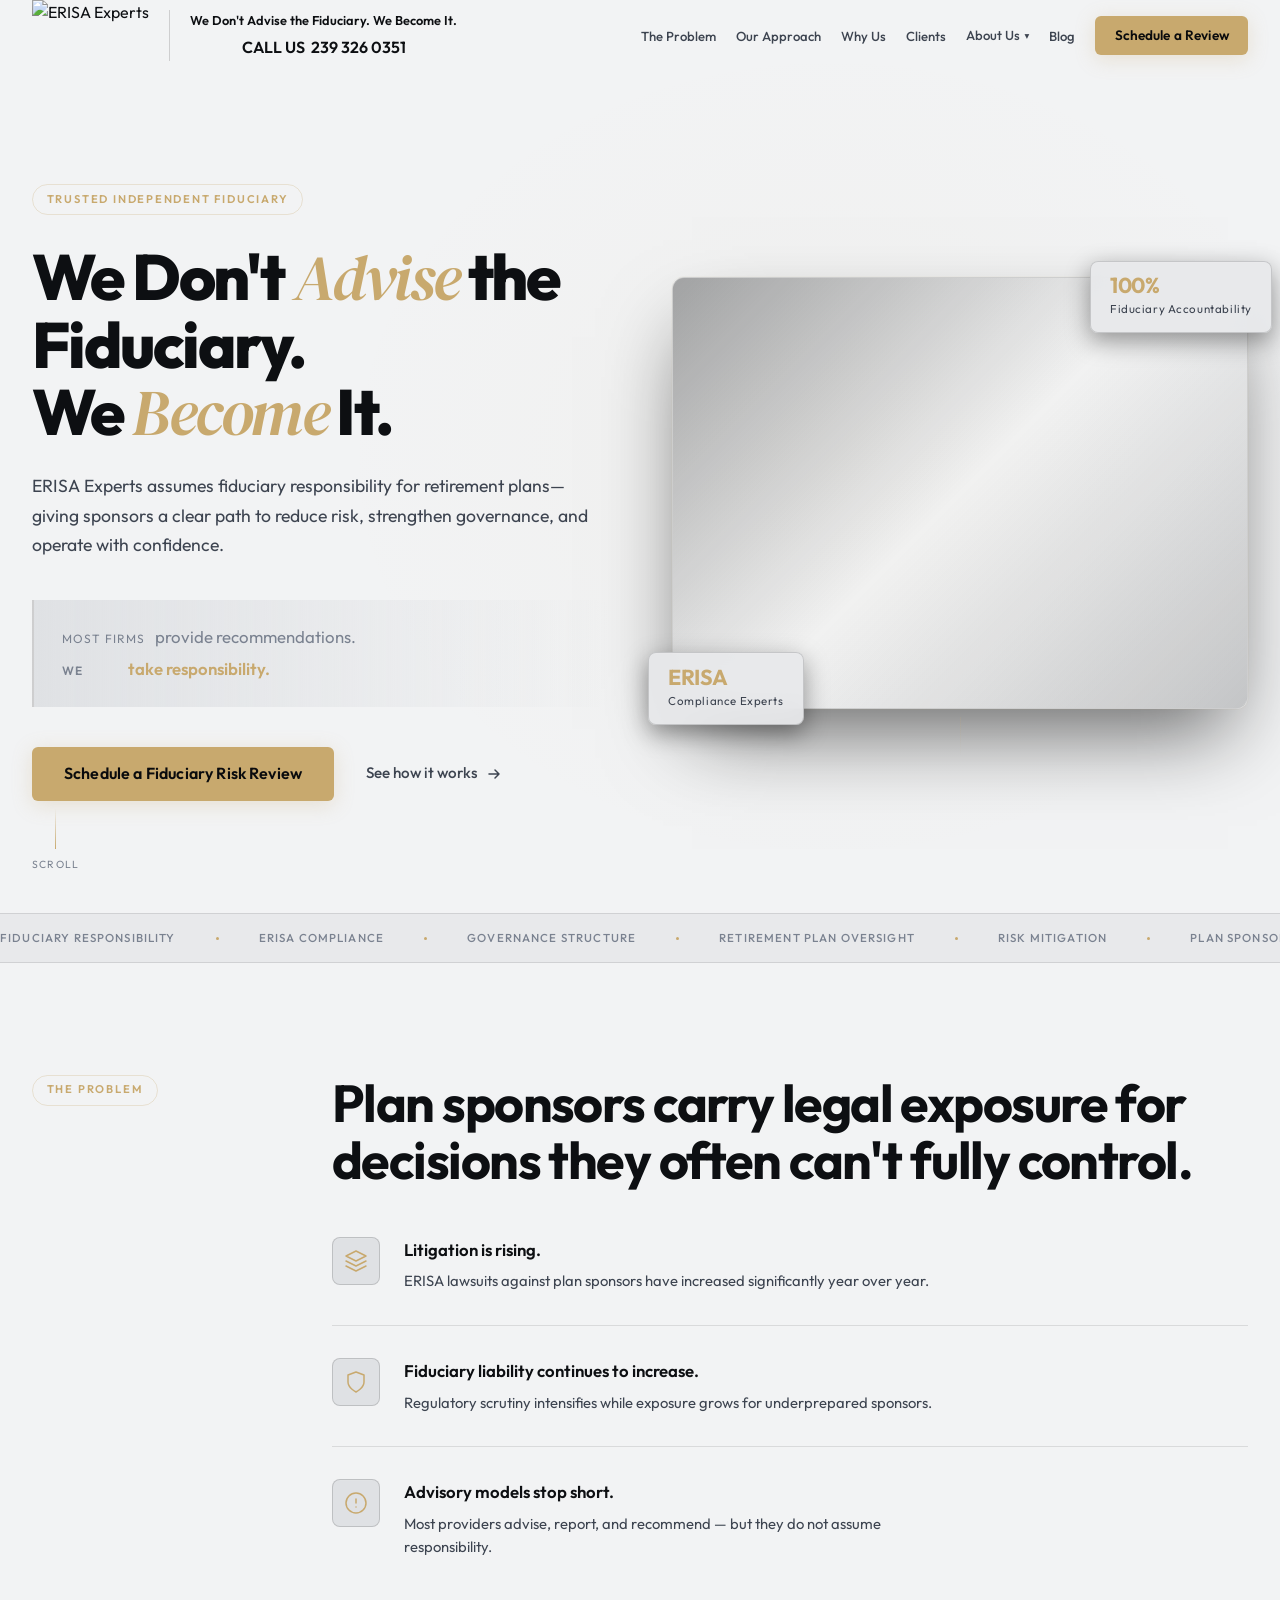
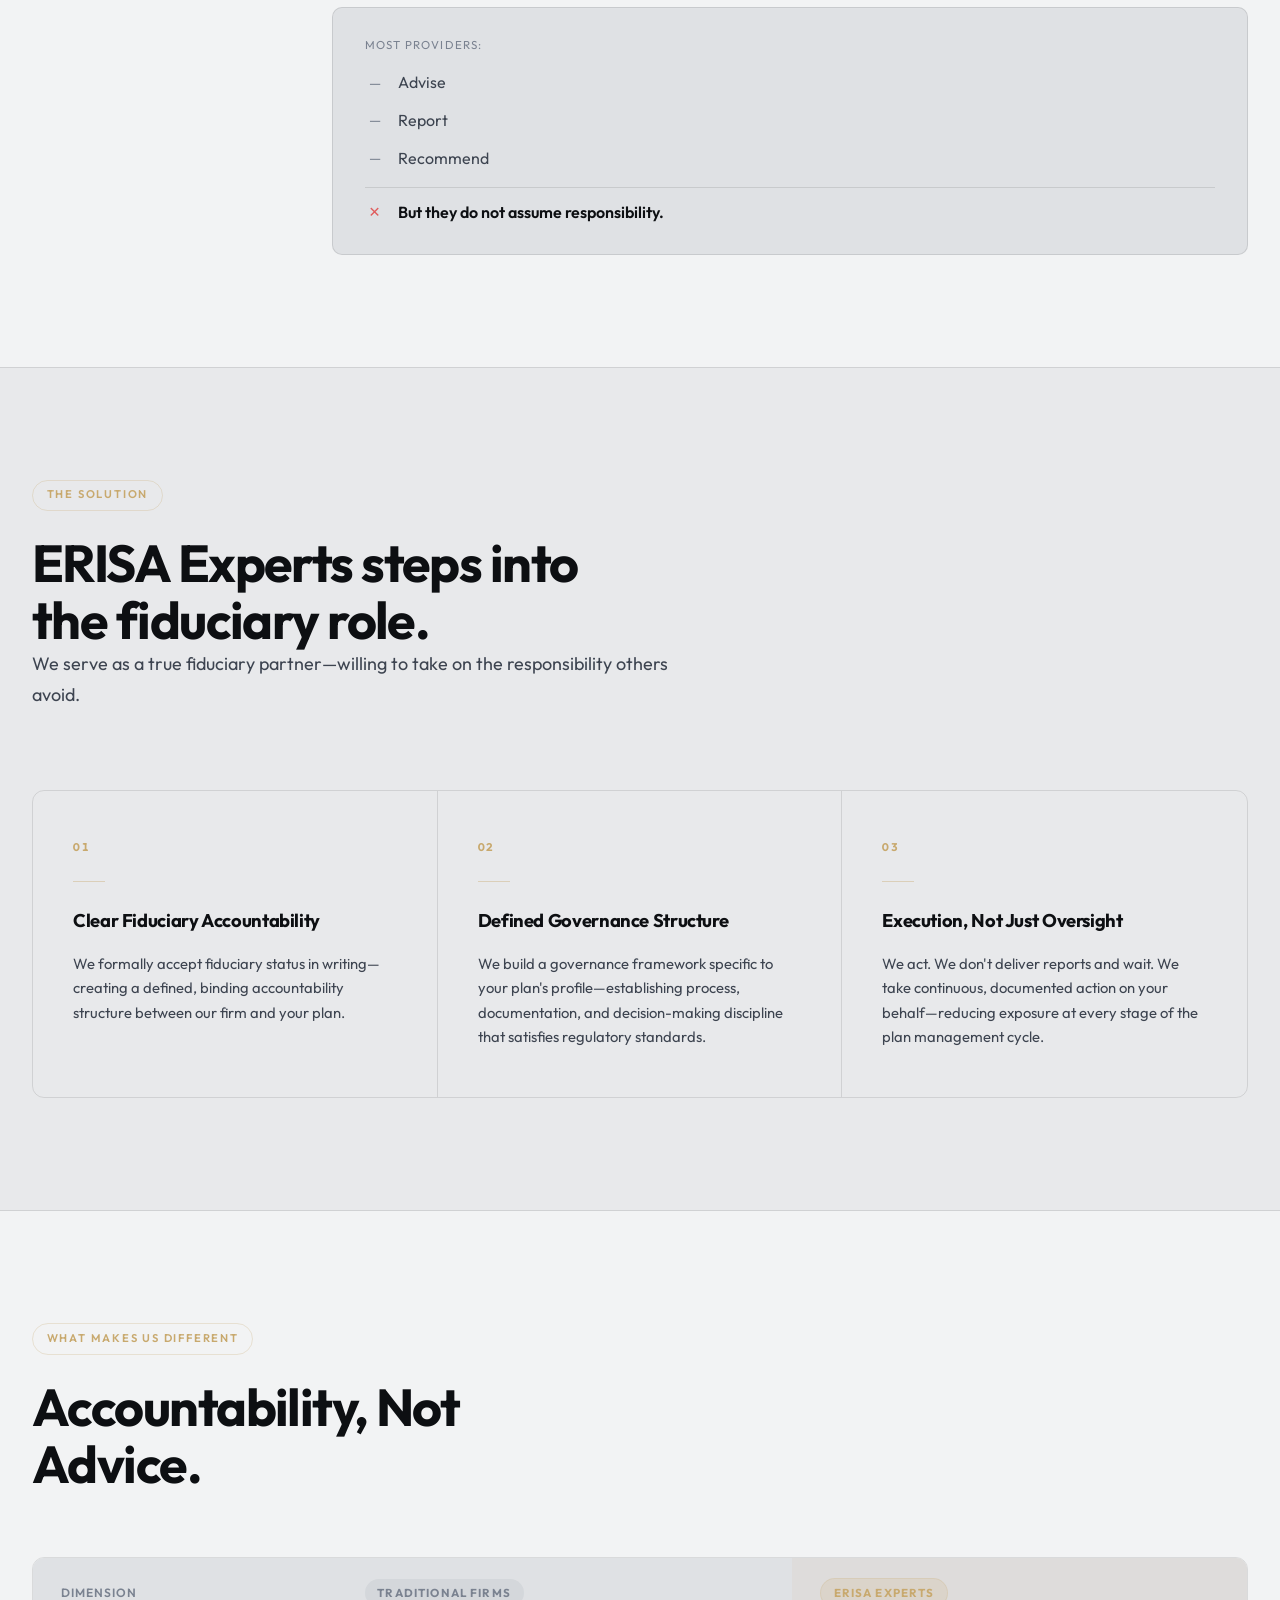
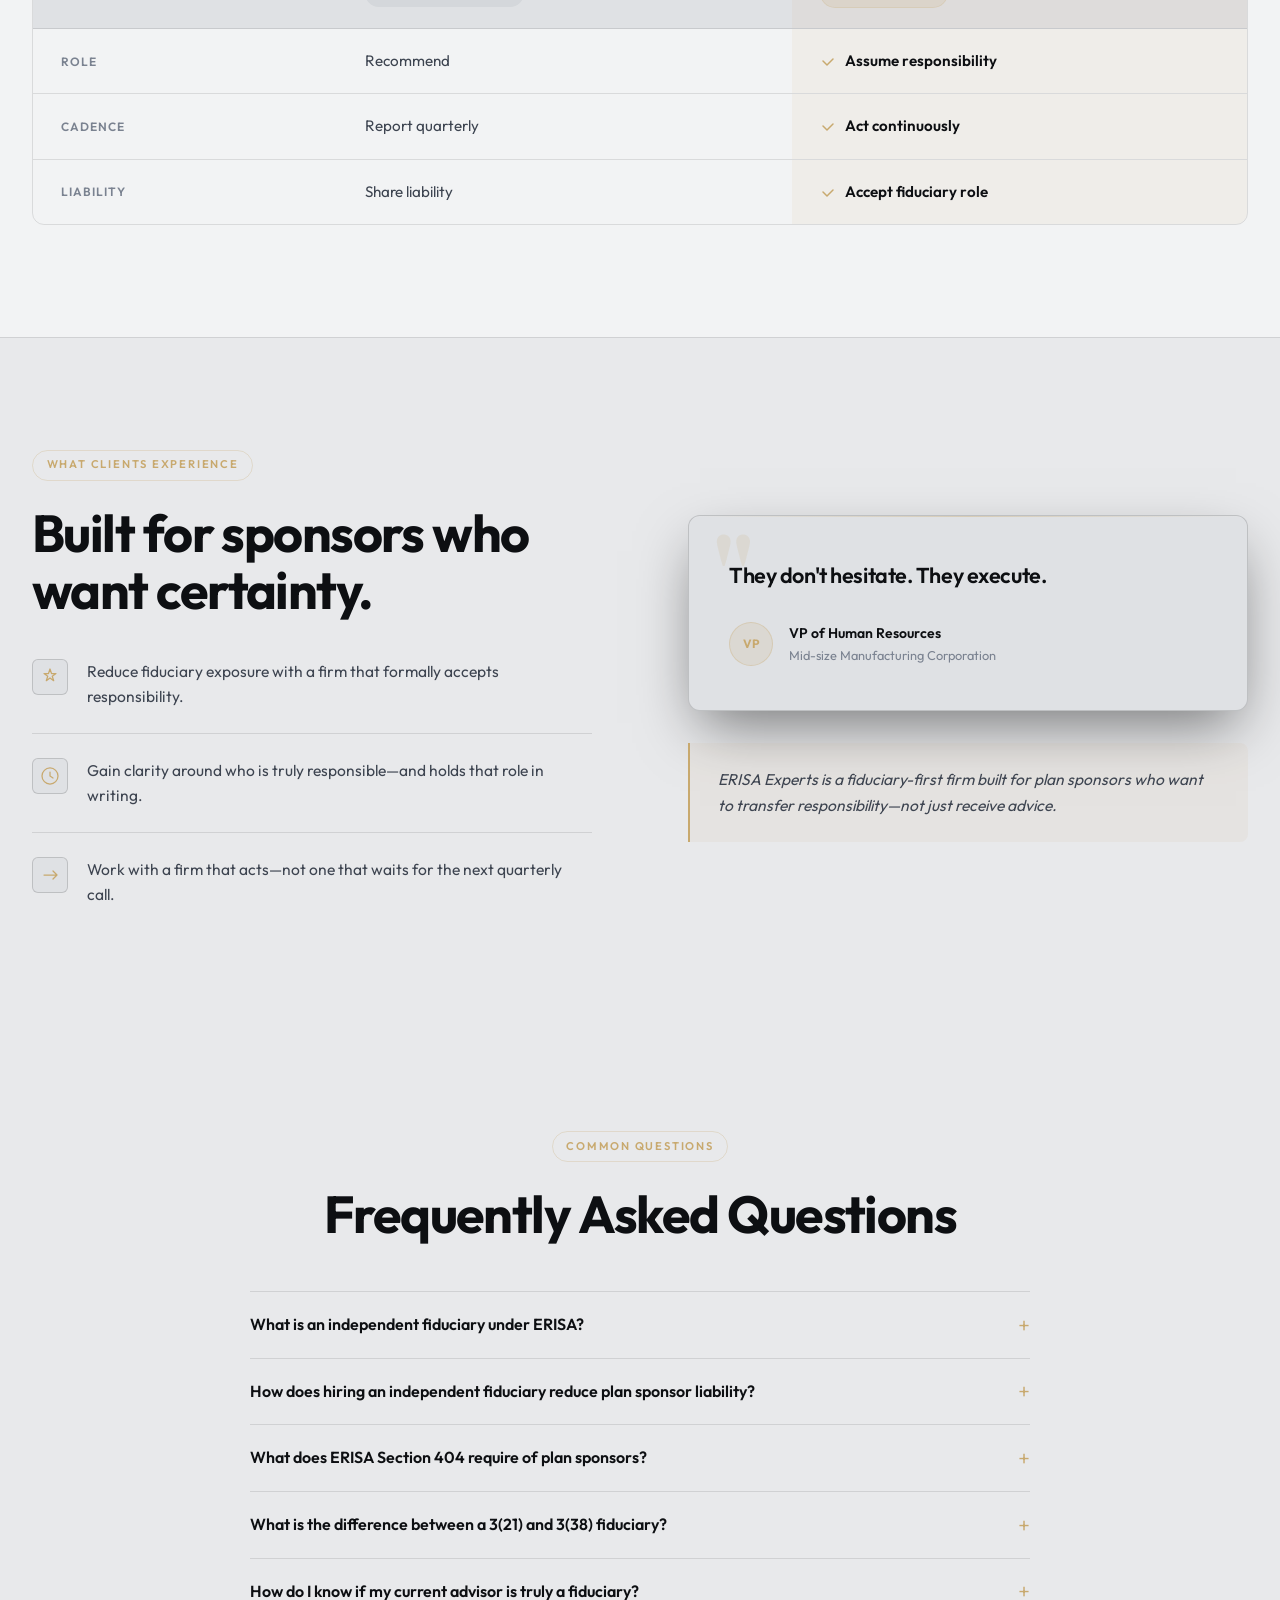
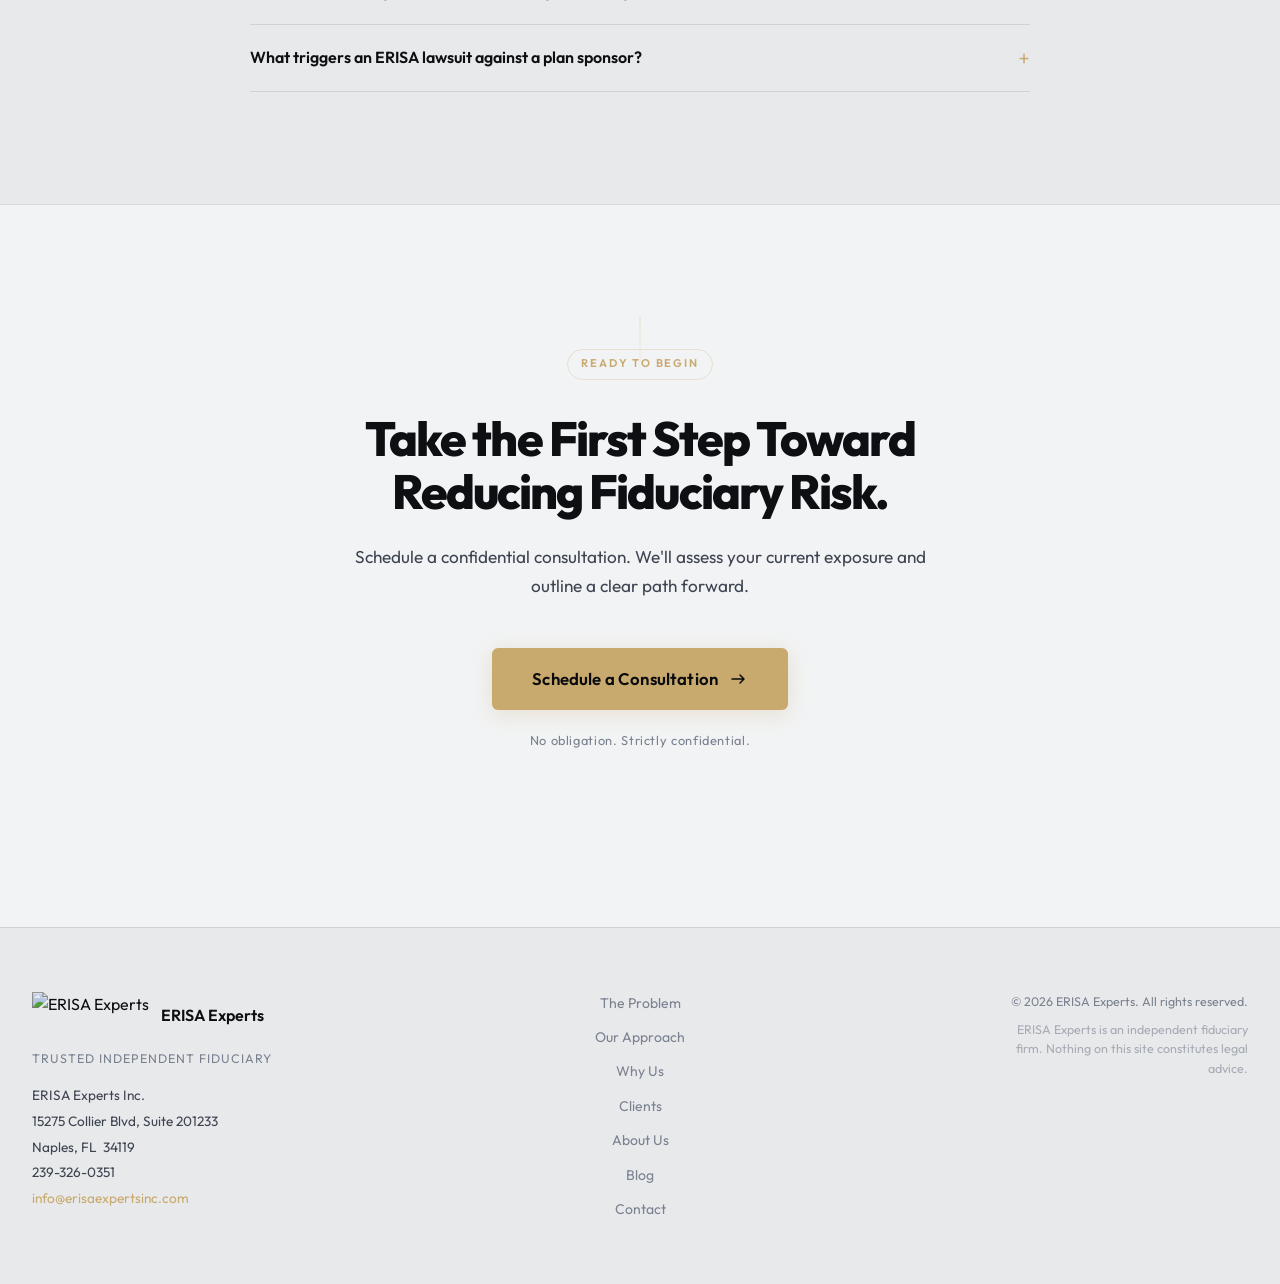
==== index.html @ a73c4509 "Initial commit — ERISA Experts website" ====
<!DOCTYPE html>
<html lang="en">
<head>
  <meta charset="UTF-8" />
  <meta name="viewport" content="width=device-width, initial-scale=1.0" />
  <title>ERISA Experts — Trusted Independent Fiduciary</title>
  <meta name="description" content="ERISA Experts assumes full fiduciary responsibility for retirement plans—giving plan sponsors a clear path to reduce liability, strengthen governance, and operate with confidence." />
  <link rel="canonical" href="https://www.erisaexpertsinc.com/" />
  <!-- Open Graph -->
  <meta property="og:type" content="website" />
  <meta property="og:url" content="https://www.erisaexpertsinc.com/" />
  <meta property="og:title" content="ERISA Experts — Trusted Independent Fiduciary" />
  <meta property="og:description" content="We don't advise the fiduciary. We become it. ERISA Experts formally accepts fiduciary responsibility for retirement plans in writing." />
  <meta property="og:image" content="https://www.erisaexpertsinc.com/ee-logo.png" />
  <meta property="og:site_name" content="ERISA Experts Inc." />
  <!-- Twitter Card -->
  <meta name="twitter:card" content="summary_large_image" />
  <meta name="twitter:title" content="ERISA Experts — Trusted Independent Fiduciary" />
  <meta name="twitter:description" content="We don't advise the fiduciary. We become it." />
  <meta name="twitter:image" content="https://www.erisaexpertsinc.com/ee-logo.png" />
  <!-- Schema.org JSON-LD -->
  <script type="application/ld+json">
  {
    "@context": "https://schema.org",
    "@graph": [
      {
        "@type": "WebSite",
        "@id": "https://www.erisaexpertsinc.com/#website",
        "url": "https://www.erisaexpertsinc.com/",
        "name": "ERISA Experts Inc.",
        "description": "Independent fiduciary firm formally accepting ERISA fiduciary responsibility for retirement plans."
      },
      {
        "@type": ["Organization", "LegalService"],
        "@id": "https://www.erisaexpertsinc.com/#organization",
        "name": "ERISA Experts Inc.",
        "url": "https://www.erisaexpertsinc.com",
        "logo": "https://www.erisaexpertsinc.com/ee-logo.png",
        "description": "ERISA Experts Inc. is an independent fiduciary firm that formally accepts fiduciary responsibility for employer-sponsored retirement plans under ERISA.",
        "telephone": "239-326-0351",
        "email": "info@erisaexpertsinc.com",
        "address": {
          "@type": "PostalAddress",
          "streetAddress": "15275 Collier Blvd, Suite 201233",
          "addressLocality": "Naples",
          "addressRegion": "FL",
          "postalCode": "34119",
          "addressCountry": "US"
        },
        "founder": {
          "@type": "Person",
          "name": "Jewell Lim Esposito",
          "jobTitle": "Founder & Managing Member",
          "sameAs": "https://www.linkedin.com/in/jewelllimesposito/"
        },
        "sameAs": [
          "https://www.linkedin.com/in/jewelllimesposito/"
        ],
        "areaServed": "US",
        "knowsAbout": ["ERISA", "Fiduciary Responsibility", "Retirement Plan Compliance", "Employee Benefits Law", "Independent Fiduciary"]
      },
      {
        "@type": "FAQPage",
        "@id": "https://www.erisaexpertsinc.com/#faq",
        "mainEntity": [
          {
            "@type": "Question",
            "name": "What is an independent fiduciary under ERISA?",
            "acceptedAnswer": {
              "@type": "Answer",
              "text": "An independent fiduciary is a firm or individual that formally accepts fiduciary status in writing under ERISA §3(21) or §3(38), assuming legal responsibility for retirement plan decisions — not merely providing advice. Unlike a typical advisor, an independent fiduciary is legally accountable for the decisions made on your plan."
            }
          },
          {
            "@type": "Question",
            "name": "How does hiring an independent fiduciary reduce plan sponsor liability?",
            "acceptedAnswer": {
              "@type": "Answer",
              "text": "When ERISA Experts serves as named fiduciary, the plan sponsor formally transfers the legal duty of prudence for covered decisions. This creates a documented accountability structure that satisfies DOL scrutiny and reduces personal liability exposure for HR leaders, CFOs, and board members."
            }
          },
          {
            "@type": "Question",
            "name": "What does ERISA Section 404 require of plan sponsors?",
            "acceptedAnswer": {
              "@type": "Answer",
              "text": "ERISA Section 404 requires plan fiduciaries to act prudently and solely in the interest of plan participants and beneficiaries. This includes selecting and monitoring investments, ensuring reasonable fees, and following the plan document. Failure to meet these standards can result in personal liability for plan losses."
            }
          },
          {
            "@type": "Question",
            "name": "What is the difference between a 3(21) and 3(38) fiduciary?",
            "acceptedAnswer": {
              "@type": "Answer",
              "text": "A 3(21) fiduciary provides investment advice and shares fiduciary responsibility with the plan sponsor. A 3(38) fiduciary has full discretionary authority to manage plan investments and assumes sole fiduciary liability for those decisions, removing the plan sponsor from investment decision-making liability."
            }
          },
          {
            "@type": "Question",
            "name": "How do I know if my current advisor is truly a fiduciary?",
            "acceptedAnswer": {
              "@type": "Answer",
              "text": "Ask your advisor to provide written confirmation of their fiduciary status under ERISA and whether they formally accept liability for the advice they give. Many advisors operate in a non-fiduciary capacity despite using the word 'fiduciary' in their marketing. A true fiduciary accepts this status in writing as part of their engagement agreement."
            }
          },
          {
            "@type": "Question",
            "name": "What triggers an ERISA lawsuit against a plan sponsor?",
            "acceptedAnswer": {
              "@type": "Answer",
              "text": "Common triggers include excessive plan fees, imprudent investment selection, failure to monitor plan investments, lack of documentation of fiduciary decisions, and conflicts of interest. ERISA class action lawsuits have increased significantly in recent years, targeting both large and mid-size plan sponsors."
            }
          }
        ]
      }
    ]
  }
  </script>
  <link rel="preconnect" href="https://fonts.googleapis.com" />
  <link rel="preconnect" href="https://fonts.gstatic.com" crossorigin />
  <link href="https://fonts.googleapis.com/css2?family=Outfit:wght@300;400;500;600;700;800&family=DM+Serif+Display:ital@0;1&display=swap" rel="stylesheet" />
  <link rel="stylesheet" href="style.css" />
</head>
<body>

  <!-- ═══════════════════════════════════════════
       NAV
  ═══════════════════════════════════════════ -->
  <header class="nav-wrapper" id="site-header">
    <nav class="nav-inner" aria-label="Main navigation">
      <a href="/" class="nav-logo" id="nav-logo-link" aria-label="ERISA Experts home">
        <img src="ee-logo.png" alt="ERISA Experts" class="nav-logo-img" />
      </a>
      <div class="nav-taglines">
        <span class="nav-tagline-main">We Don't Advise the Fiduciary. We Become It.</span>
        <span class="nav-tagline-phone">CALL US &nbsp;239 326 0351</span>
      </div>
      <ul class="nav-links" role="list">
        <li><a href="#problem" class="nav-link" id="nav-problem">The Problem</a></li>
        <li><a href="#solution" class="nav-link" id="nav-solution">Our Approach</a></li>
        <li><a href="#difference" class="nav-link" id="nav-difference">Why Us</a></li>
        <li><a href="#clients" class="nav-link" id="nav-clients">Clients</a></li>
        <li class="nav-item--dropdown">
          <a href="about.html" class="nav-link nav-link--dropdown" id="nav-about">About Us <span class="nav-caret" aria-hidden="true">&#9662;</span></a>
          <ul class="nav-dropdown" role="list">
            <li><a href="about.html#jewell-esposito" class="nav-dropdown-link">Jewell Lim Esposito</a></li>
            <li><a href="about.html#sarah-ivy" class="nav-dropdown-link">Sarah Ivy</a></li>
            <li><a href="about.html#michael-khalil" class="nav-dropdown-link">Michael Khalil</a></li>
          </ul>
        </li>
        <li><a href="blog.html" class="nav-link" id="nav-blog">Blog</a></li>
      </ul>
      <a href="#cta" class="btn-primary btn-sm" id="nav-cta" aria-label="Schedule a fiduciary risk review">Schedule a Review</a>
      <button class="nav-mobile-toggle" id="mobile-menu-toggle" aria-label="Toggle mobile menu" aria-expanded="false">
        <span></span><span></span><span></span>
      </button>
    </nav>
    <div class="nav-mobile-menu" id="mobile-menu" aria-hidden="true">
      <a href="#problem" class="mobile-link">The Problem</a>
      <a href="#solution" class="mobile-link">Our Approach</a>
      <a href="#difference" class="mobile-link">Why Us</a>
      <a href="#clients" class="mobile-link">Clients</a>
      <a href="about.html" class="mobile-link">About Us</a>
      <a href="blog.html" class="mobile-link">Blog</a>
      <a href="#cta" class="btn-primary mobile-cta">Schedule a Review</a>
    </div>
  </header>

  <main>

    <!-- ═══════════════════════════════════════════
         HERO — Split-screen asymmetric (taste-skill Rule 3)
    ═══════════════════════════════════════════ -->
    <section class="hero" id="hero" aria-labelledby="hero-headline">
      <div class="hero-content">
        <div class="hero-text">
          <div class="hero-badge" aria-label="Firm descriptor">Trusted Independent Fiduciary</div>
          <h1 class="hero-headline" id="hero-headline">
            We Don't <em class="headline-accent">Advise</em> the Fiduciary.<br />
            We <em class="headline-accent">Become</em> It.
          </h1>
          <p class="hero-sub">
            ERISA Experts assumes fiduciary responsibility for retirement plans—giving sponsors a clear path to reduce risk, strengthen governance, and operate with confidence.
          </p>
          <div class="hero-value-prop">
            <div class="value-line">
              <span class="value-label">Most firms</span>
              <span class="value-text">provide recommendations.</span>
            </div>
            <div class="value-line value-line--accent">
              <span class="value-label">We</span>
              <span class="value-text">take responsibility.</span>
            </div>
          </div>
          <div class="hero-actions">
            <a href="#cta" class="btn-primary btn-lg" id="hero-cta-primary">Schedule a Fiduciary Risk Review</a>
            <a href="#solution" class="btn-ghost" id="hero-cta-secondary">
              <span>See how it works</span>
              <svg width="16" height="16" viewBox="0 0 16 16" fill="none" aria-hidden="true">
                <path d="M3 8h10M9 4l4 4-4 4" stroke="currentColor" stroke-width="1.5" stroke-linecap="round" stroke-linejoin="round"/>
              </svg>
            </a>
          </div>
        </div>
        <div class="hero-visual" aria-hidden="true">
          <div class="hero-img-frame">
            <video class="hero-img" autoplay muted loop playsinline>
              <source src="revised-image.mp4" type="video/mp4" />
            </video>
            <div class="hero-img-overlay"></div>
          </div>
          <div class="hero-stat hero-stat--1">
            <span class="stat-num">ERISA</span>
            <span class="stat-label">Compliance Experts</span>
          </div>
          <div class="hero-stat hero-stat--2">
            <span class="stat-num">100%</span>
            <span class="stat-label">Fiduciary Accountability</span>
          </div>
          <div class="hero-anchor-line" aria-hidden="true"></div>
        </div>
      </div>
      <div class="hero-scroll-cue" aria-hidden="true">
        <div class="scroll-line"></div>
        <span>Scroll</span>
      </div>
    </section>

    <!-- ═══════════════════════════════════════════
         MARQUEE — kinetic proof strip
    ═══════════════════════════════════════════ -->
    <div class="marquee-strip" aria-hidden="true">
      <div class="marquee-track">
        <span>Fiduciary Responsibility</span>
        <span class="marquee-dot"></span>
        <span>ERISA Compliance</span>
        <span class="marquee-dot"></span>
        <span>Governance Structure</span>
        <span class="marquee-dot"></span>
        <span>Retirement Plan Oversight</span>
        <span class="marquee-dot"></span>
        <span>Risk Mitigation</span>
        <span class="marquee-dot"></span>
        <span>Plan Sponsor Protection</span>
        <span class="marquee-dot"></span>
        <span>Fiduciary Responsibility</span>
        <span class="marquee-dot"></span>
        <span>ERISA Compliance</span>
        <span class="marquee-dot"></span>
        <span>Governance Structure</span>
        <span class="marquee-dot"></span>
        <span>Retirement Plan Oversight</span>
        <span class="marquee-dot"></span>
        <span>Risk Mitigation</span>
        <span class="marquee-dot"></span>
        <span>Plan Sponsor Protection</span>
        <span class="marquee-dot"></span>
      </div>
    </div>

    <!-- FULL-WIDTH BANNER IMAGE -->
    <div class="banner-img-wrap">
      <img src="boat.png" alt="" class="banner-img" />
    </div>

    <!-- ═══════════════════════════════════════════
         THE PROBLEM
    ═══════════════════════════════════════════ -->
    <section class="section section--problem" id="problem" aria-labelledby="problem-heading">
      <div class="container">
        <div class="section-split">
          <div class="section-label-col">
            <div class="section-tag" id="problem-tag">The Problem</div>
          </div>
          <div class="section-body-col">
            <h2 class="section-heading" id="problem-heading">
              Plan sponsors carry legal exposure for decisions they often can't fully control.
            </h2>
            <div class="problem-stats-row">
              <div class="problem-stat" id="stat-litigation">
                <div class="pstat-icon">
                  <svg width="24" height="24" viewBox="0 0 24 24" fill="none" aria-hidden="true">
                    <path d="M12 2L2 7l10 5 10-5-10-5zM2 17l10 5 10-5M2 12l10 5 10-5" stroke="currentColor" stroke-width="1.5" stroke-linecap="round" stroke-linejoin="round"/>
                  </svg>
                </div>
                <div class="pstat-text">
                  <strong>Litigation is rising.</strong>
                  <p>ERISA lawsuits against plan sponsors have increased significantly year over year.</p>
                </div>
              </div>
              <div class="problem-stat" id="stat-liability">
                <div class="pstat-icon">
                  <svg width="24" height="24" viewBox="0 0 24 24" fill="none" aria-hidden="true">
                    <path d="M12 22s8-4 8-10V5l-8-3-8 3v7c0 6 8 10 8 10z" stroke="currentColor" stroke-width="1.5" stroke-linecap="round" stroke-linejoin="round"/>
                  </svg>
                </div>
                <div class="pstat-text">
                  <strong>Fiduciary liability continues to increase.</strong>
                  <p>Regulatory scrutiny intensifies while exposure grows for underprepared sponsors.</p>
                </div>
              </div>
              <div class="problem-stat" id="stat-gap">
                <div class="pstat-icon">
                  <svg width="24" height="24" viewBox="0 0 24 24" fill="none" aria-hidden="true">
                    <circle cx="12" cy="12" r="10" stroke="currentColor" stroke-width="1.5"/>
                    <path d="M12 8v4M12 16h.01" stroke="currentColor" stroke-width="1.5" stroke-linecap="round"/>
                  </svg>
                </div>
                <div class="pstat-text">
                  <strong>Advisory models stop short.</strong>
                  <p>Most providers advise, report, and recommend — but they do not assume responsibility.</p>
                </div>
              </div>
            </div>
            <div class="problem-contrast" id="problem-contrast-block">
              <p class="contrast-label">Most providers:</p>
              <div class="contrast-list">
                <div class="contrast-item contrast-item--no" id="contrast-advise">
                  <span class="contrast-x" aria-hidden="true">—</span>
                  <span>Advise</span>
                </div>
                <div class="contrast-item contrast-item--no" id="contrast-report">
                  <span class="contrast-x" aria-hidden="true">—</span>
                  <span>Report</span>
                </div>
                <div class="contrast-item contrast-item--no" id="contrast-recommend">
                  <span class="contrast-x" aria-hidden="true">—</span>
                  <span>Recommend</span>
                </div>
                <div class="contrast-item contrast-item--critical" id="contrast-responsibility">
                  <span class="contrast-x" aria-hidden="true">✕</span>
                  <span>But they do not assume responsibility.</span>
                </div>
              </div>
            </div>
          </div>
        </div>
      </div>
    </section>

    <!-- ═══════════════════════════════════════════
         THE SOLUTION
    ═══════════════════════════════════════════ -->
    <section class="section section--solution" id="solution" aria-labelledby="solution-heading">
      <div class="container">
        <div class="solution-header">
          <div class="section-tag">The Solution</div>
          <h2 class="section-heading" id="solution-heading">
            ERISA Experts steps into<br />the fiduciary role.
          </h2>
          <p class="section-sub">
            We serve as a true fiduciary partner—willing to take on the responsibility others avoid.
          </p>
        </div>
        <div class="solution-pillars">
          <div class="pillar" id="pillar-accountability">
            <div class="pillar-number" aria-hidden="true">01</div>
            <div class="pillar-line" aria-hidden="true"></div>
            <h3 class="pillar-title">Clear Fiduciary Accountability</h3>
            <p class="pillar-body">We formally accept fiduciary status in writing—creating a defined, binding accountability structure between our firm and your plan.</p>
          </div>
          <div class="pillar" id="pillar-governance">
            <div class="pillar-number" aria-hidden="true">02</div>
            <div class="pillar-line" aria-hidden="true"></div>
            <h3 class="pillar-title">Defined Governance Structure</h3>
            <p class="pillar-body">We build a governance framework specific to your plan's profile—establishing process, documentation, and decision-making discipline that satisfies regulatory standards.</p>
          </div>
          <div class="pillar" id="pillar-execution">
            <div class="pillar-number" aria-hidden="true">03</div>
            <div class="pillar-line" aria-hidden="true"></div>
            <h3 class="pillar-title">Execution, Not Just Oversight</h3>
            <p class="pillar-body">We act. We don't deliver reports and wait. We take continuous, documented action on your behalf—reducing exposure at every stage of the plan management cycle.</p>
          </div>
        </div>
      </div>
    </section>

    <!-- ═══════════════════════════════════════════
         WHAT MAKES US DIFFERENT — comparison table
    ═══════════════════════════════════════════ -->
    <section class="section section--difference" id="difference" aria-labelledby="difference-heading">
      <div class="container">
        <div class="diff-header">
          <div class="section-tag">What Makes Us Different</div>
          <h2 class="section-heading" id="difference-heading">Accountability, Not Advice.</h2>
        </div>
        <div class="diff-table-wrap">
          <div class="diff-table" role="table" aria-label="Comparison between traditional firms and ERISA Experts">
            <div class="diff-row diff-row--head" role="row">
              <div class="diff-cell diff-cell--label" role="columnheader">Dimension</div>
              <div class="diff-cell diff-cell--traditional" role="columnheader">
                <span class="col-badge col-badge--gray">Traditional Firms</span>
              </div>
              <div class="diff-cell diff-cell--erisa" role="columnheader">
                <span class="col-badge col-badge--gold">ERISA Experts</span>
              </div>
            </div>
            <div class="diff-row" role="row" id="diff-row-1">
              <div class="diff-cell diff-cell--label" role="cell">Role</div>
              <div class="diff-cell diff-cell--traditional" role="cell">Recommend</div>
              <div class="diff-cell diff-cell--erisa" role="cell">
                <svg class="check-icon" width="16" height="16" viewBox="0 0 16 16" fill="none" aria-hidden="true"><path d="M3 8l4 4 6-6" stroke="currentColor" stroke-width="1.5" stroke-linecap="round" stroke-linejoin="round"/></svg>
                Assume responsibility
              </div>
            </div>
            <div class="diff-row" role="row" id="diff-row-2">
              <div class="diff-cell diff-cell--label" role="cell">Cadence</div>
              <div class="diff-cell diff-cell--traditional" role="cell">Report quarterly</div>
              <div class="diff-cell diff-cell--erisa" role="cell">
                <svg class="check-icon" width="16" height="16" viewBox="0 0 16 16" fill="none" aria-hidden="true"><path d="M3 8l4 4 6-6" stroke="currentColor" stroke-width="1.5" stroke-linecap="round" stroke-linejoin="round"/></svg>
                Act continuously
              </div>
            </div>
            <div class="diff-row" role="row" id="diff-row-3">
              <div class="diff-cell diff-cell--label" role="cell">Liability</div>
              <div class="diff-cell diff-cell--traditional" role="cell">Share liability</div>
              <div class="diff-cell diff-cell--erisa" role="cell">
                <svg class="check-icon" width="16" height="16" viewBox="0 0 16 16" fill="none" aria-hidden="true"><path d="M3 8l4 4 6-6" stroke="currentColor" stroke-width="1.5" stroke-linecap="round" stroke-linejoin="round"/></svg>
                Accept fiduciary role
              </div>
            </div>
          </div>
        </div>
      </div>
    </section>

    <!-- ═══════════════════════════════════════════
         WHAT CLIENTS EXPERIENCE
    ═══════════════════════════════════════════ -->
    <section class="section section--clients" id="clients" aria-labelledby="clients-heading">
      <div class="container">
        <div class="clients-layout">
          <div class="clients-left">
            <div class="section-tag">What Clients Experience</div>
            <h2 class="section-heading" id="clients-heading">
              Built for sponsors who<br />want certainty.
            </h2>
            <ul class="clients-reasons" role="list">
              <li class="clients-reason" id="reason-exposure">
                <div class="reason-icon" aria-hidden="true">
                  <svg width="20" height="20" viewBox="0 0 20 20" fill="none">
                    <path d="M10 2l1.5 4.5H16l-3.75 2.75 1.45 4.45L10 11l-3.7 2.7 1.45-4.45L4 6.5h4.5L10 2z" stroke="currentColor" stroke-width="1.25" stroke-linejoin="round"/>
                  </svg>
                </div>
                <span>Reduce fiduciary exposure with a firm that formally accepts responsibility.</span>
              </li>
              <li class="clients-reason" id="reason-clarity">
                <div class="reason-icon" aria-hidden="true">
                  <svg width="20" height="20" viewBox="0 0 20 20" fill="none">
                    <circle cx="10" cy="10" r="8" stroke="currentColor" stroke-width="1.25"/>
                    <path d="M10 6v4l3 2" stroke="currentColor" stroke-width="1.25" stroke-linecap="round"/>
                  </svg>
                </div>
                <span>Gain clarity around who is truly responsible—and holds that role in writing.</span>
              </li>
              <li class="clients-reason" id="reason-action">
                <div class="reason-icon" aria-hidden="true">
                  <svg width="20" height="20" viewBox="0 0 20 20" fill="none">
                    <path d="M4 10h12M13 6l4 4-4 4" stroke="currentColor" stroke-width="1.25" stroke-linecap="round" stroke-linejoin="round"/>
                  </svg>
                </div>
                <span>Work with a firm that acts—not one that waits for the next quarterly call.</span>
              </li>
            </ul>
          </div>
          <div class="clients-right">
            <blockquote class="testimonial-card" id="testimonial-block">
              <div class="testimonial-quote-mark" aria-hidden="true">"</div>
              <p class="testimonial-text">They don't hesitate. They execute.</p>
              <footer class="testimonial-source">
                <div class="testimonial-avatar" aria-hidden="true">VP</div>
                <div>
                  <strong>VP of Human Resources</strong>
                  <span>Mid-size Manufacturing Corporation</span>
                </div>
              </footer>
            </blockquote>
            <div class="clients-position-stmt">
              <p>
                ERISA Experts is a fiduciary-first firm built for plan sponsors who want to transfer responsibility—not just receive advice.
              </p>
            </div>
          </div>
        </div>
      </div>
    </section>

    <!-- ═══════════════════════════════════════════
         FAQ
    ═══════════════════════════════════════════ -->
    <section class="section section--faq" id="faq" aria-labelledby="faq-heading">
      <div class="container">
        <div class="faq-header">
          <div class="section-tag">Common Questions</div>
          <h2 class="section-heading" id="faq-heading">Frequently Asked Questions</h2>
        </div>
        <div class="faq-list">

          <details class="faq-item">
            <summary class="faq-question">What is an independent fiduciary under ERISA?</summary>
            <div class="faq-answer">
              <p>An independent fiduciary is a firm or individual that formally accepts fiduciary status in writing under ERISA §3(21) or §3(38), assuming legal responsibility for retirement plan decisions — not merely providing advice. Unlike a typical advisor, an independent fiduciary is legally accountable for the decisions made on your plan.</p>
            </div>
          </details>

          <details class="faq-item">
            <summary class="faq-question">How does hiring an independent fiduciary reduce plan sponsor liability?</summary>
            <div class="faq-answer">
              <p>When ERISA Experts serves as named fiduciary, the plan sponsor formally transfers the legal duty of prudence for covered decisions. This creates a documented accountability structure that satisfies DOL scrutiny and reduces personal liability exposure for HR leaders, CFOs, and board members.</p>
            </div>
          </details>

          <details class="faq-item">
            <summary class="faq-question">What does ERISA Section 404 require of plan sponsors?</summary>
            <div class="faq-answer">
              <p>ERISA Section 404 requires plan fiduciaries to act prudently and solely in the interest of plan participants and beneficiaries. This includes selecting and monitoring investments, ensuring reasonable fees, and following the plan document. Failure to meet these standards can result in personal liability for plan losses.</p>
            </div>
          </details>

          <details class="faq-item">
            <summary class="faq-question">What is the difference between a 3(21) and 3(38) fiduciary?</summary>
            <div class="faq-answer">
              <p>A 3(21) fiduciary provides investment advice and shares fiduciary responsibility with the plan sponsor. A 3(38) fiduciary has full discretionary authority to manage plan investments and assumes sole fiduciary liability for those decisions, removing the plan sponsor from investment decision-making liability.</p>
            </div>
          </details>

          <details class="faq-item">
            <summary class="faq-question">How do I know if my current advisor is truly a fiduciary?</summary>
            <div class="faq-answer">
              <p>Ask your advisor to provide written confirmation of their fiduciary status under ERISA and whether they formally accept liability for the advice they give. Many advisors use the word "fiduciary" in their marketing without formally accepting that legal status. A true fiduciary confirms this in writing as part of their engagement agreement.</p>
            </div>
          </details>

          <details class="faq-item">
            <summary class="faq-question">What triggers an ERISA lawsuit against a plan sponsor?</summary>
            <div class="faq-answer">
              <p>Common triggers include excessive plan fees, imprudent investment selection, failure to monitor plan investments, lack of documentation of fiduciary decisions, and conflicts of interest. ERISA class action lawsuits have increased significantly in recent years, targeting both large and mid-size plan sponsors.</p>
            </div>
          </details>

        </div>
      </div>
    </section>

    <!-- ═══════════════════════════════════════════
         CTA
    ═══════════════════════════════════════════ -->
    <section class="section section--cta" id="cta" aria-labelledby="cta-heading">
      <div class="container">
        <div class="cta-block">
          <div class="cta-bg-line" aria-hidden="true"></div>
          <div class="section-tag cta-tag">Ready to Begin</div>
          <h2 class="cta-heading" id="cta-heading">
            Take the First Step Toward<br />
            Reducing Fiduciary Risk.
          </h2>
          <p class="cta-sub">
            Schedule a confidential consultation. We'll assess your current exposure and outline a clear path forward.
          </p>
          <a href="mailto:info@erisaexperts.com?subject=Fiduciary%20Consultation%20Request" class="btn-primary btn-xl" id="cta-main-btn">
            Schedule a Consultation
            <svg width="20" height="20" viewBox="0 0 20 20" fill="none" aria-hidden="true">
              <path d="M4 10h12M12 6l4 4-4 4" stroke="currentColor" stroke-width="1.5" stroke-linecap="round" stroke-linejoin="round"/>
            </svg>
          </a>
          <p class="cta-note">No obligation. Strictly confidential.</p>
        </div>
      </div>
    </section>

  </main>

  <!-- ═══════════════════════════════════════════
       FOOTER
  ═══════════════════════════════════════════ -->
  <footer class="site-footer" role="contentinfo">
    <div class="container footer-inner">
      <div class="footer-brand">
        <a href="/" class="footer-logo-link" aria-label="ERISA Experts home">
          <img src="ee-logo.png" alt="ERISA Experts" class="footer-logo-img" />
          <span class="footer-logo-text">ERISA Experts</span>
        </a>
        <p class="footer-tagline">Trusted Independent Fiduciary</p>
        <address class="footer-contact">
          <span>ERISA Experts Inc.</span>
          <span>15275 Collier Blvd, Suite 201233</span>
          <span>Naples, FL &nbsp;34119</span>
          <span>239-326-0351</span>
          <a href="mailto:info@erisaexpertsinc.com">info@erisaexpertsinc.com</a>
        </address>
      </div>
      <nav class="footer-nav" aria-label="Footer navigation">
        <a href="#problem">The Problem</a>
        <a href="#solution">Our Approach</a>
        <a href="#difference">Why Us</a>
        <a href="#clients">Clients</a>
        <a href="about.html">About Us</a>
        <a href="blog.html">Blog</a>
        <a href="#cta">Contact</a>
      </nav>
      <div class="footer-legal">
        <p>&copy; 2026 ERISA Experts. All rights reserved.</p>
        <p class="footer-disclaimer">ERISA Experts is an independent fiduciary firm. Nothing on this site constitutes legal advice.</p>
      </div>
    </div>
  </footer>

  <script src="main.js"></script>
</body>
</html>
---- style.css ----
/* ═══════════════════════════════════════════════════════
   ERISA EXPERTS — Design System
   taste-skill: DESIGN_VARIANCE:8 | MOTION:6 | DENSITY:4
   ═══════════════════════════════════════════════════════ */

/* ── Tokens ─────────────────────────────────────────── */
:root {
  /* Colors */
  --c-bg:         #f2f3f4;
  --c-bg-soft:    #e8e9eb;
  --c-bg-panel:   #dfe1e4;
  --c-surface:    #d4d7db;
  --c-border:     rgba(0,0,0,0.10);
  --c-border-mid: rgba(0,0,0,0.15);

  --c-text:       #0d0f12;
  --c-text-mid:   #3d4450;
  --c-text-dim:   #7a8290;

  /* Single accent — desaturated champagne gold */
  --c-gold:       #c8a96e;
  --c-gold-soft:  rgba(200,169,110,0.15);
  --c-gold-glow:  rgba(200,169,110,0.08);

  /* Typography */
  --font-sans:  'Outfit', system-ui, sans-serif;
  --font-serif: 'DM Serif Display', Georgia, serif;

  /* Spacing */
  --space-xs:   0.5rem;
  --space-sm:   1rem;
  --space-md:   2rem;
  --space-lg:   4rem;
  --space-xl:   7rem;
  --space-2xl: 11rem;

  /* Motion */
  --ease-out-expo: cubic-bezier(0.16, 1, 0.3, 1);
  --ease-spring:   cubic-bezier(0.34, 1.56, 0.64, 1);
  --dur-fast: 200ms;
  --dur-mid:  380ms;
  --dur-slow: 600ms;

  /* Layout */
  --max-w: 1320px;
  --nav-h: 72px;
}

/* ── Reset ──────────────────────────────────────────── */
*, *::before, *::after { box-sizing: border-box; margin: 0; padding: 0; }
html { scroll-behavior: smooth; -webkit-font-smoothing: antialiased; }
body {
  font-family: var(--font-sans);
  background: var(--c-bg);
  color: var(--c-text);
  overflow-x: hidden;
  line-height: 1.6;
}
img { display: block; max-width: 100%; }
a  { text-decoration: none; color: inherit; }
ul { list-style: none; }

/* ── Typography ─────────────────────────────────────── */
.section-heading {
  font-size: clamp(2rem, 4.5vw, 3.25rem);
  font-weight: 700;
  line-height: 1.1;
  letter-spacing: -0.03em;
  color: var(--c-text);
}
.section-sub {
  font-size: 1.125rem;
  color: var(--c-text-mid);
  line-height: 1.7;
  max-width: 56ch;
}
.section-tag {
  display: inline-flex;
  align-items: center;
  gap: 0.5rem;
  font-size: 0.7rem;
  font-weight: 600;
  letter-spacing: 0.16em;
  text-transform: uppercase;
  color: var(--c-gold);
  padding: 0.35rem 0.85rem;
  border: 1px solid rgba(200,169,110,0.25);
  border-radius: 100px;
  margin-bottom: 1.5rem;
}

/* ── Container ──────────────────────────────────────── */
.container {
  max-width: var(--max-w);
  margin: 0 auto;
  padding: 0 2rem;
}

/* ── Buttons ─────────────────────────────────────────── */
.btn-primary {
  display: inline-flex;
  align-items: center;
  gap: 0.6rem;
  background: var(--c-gold);
  color: #0a0b0d;
  font-family: var(--font-sans);
  font-weight: 600;
  font-size: 0.95rem;
  letter-spacing: 0.01em;
  border-radius: 6px;
  border: none;
  cursor: pointer;
  transition:
    transform var(--dur-fast) var(--ease-spring),
    box-shadow var(--dur-mid) var(--ease-out-expo),
    background var(--dur-fast);
  box-shadow: 0 4px 20px rgba(200,169,110,0.25);
}
.btn-primary:hover {
  background: #d4b87a;
  transform: translateY(-2px);
  box-shadow: 0 8px 32px rgba(200,169,110,0.35);
}
.btn-primary:active { transform: scale(0.98) translateY(0); }

.btn-sm  { padding: 0.55rem 1.2rem; font-size: 0.85rem; }
.btn-lg  { padding: 0.9rem 2rem; font-size: 1rem; }
.btn-xl  { padding: 1.1rem 2.5rem; font-size: 1.05rem; }

.btn-ghost {
  display: inline-flex;
  align-items: center;
  gap: 0.5rem;
  color: var(--c-text-mid);
  font-size: 0.95rem;
  font-weight: 500;
  padding: 0.75rem 0;
  border-bottom: 1px solid transparent;
  transition:
    color var(--dur-fast),
    border-color var(--dur-fast),
    gap var(--dur-fast) var(--ease-spring);
}
.btn-ghost:hover { color: var(--c-text); border-color: var(--c-text-mid); gap: 0.8rem; }

/* ── NAV ─────────────────────────────────────────────── */
.nav-wrapper {
  position: fixed;
  top: 0; left: 0; right: 0;
  z-index: 100;
  height: var(--nav-h);
  display: flex;
  align-items: center;
  transition: background var(--dur-mid), backdrop-filter var(--dur-mid), border-color var(--dur-mid);
  border-bottom: 1px solid transparent;
}
.nav-wrapper.scrolled {
  background: rgba(242,243,244,0.92);
  backdrop-filter: blur(16px) saturate(1.2);
  -webkit-backdrop-filter: blur(16px) saturate(1.2);
  border-color: var(--c-border);
}
.nav-inner {
  max-width: var(--max-w);
  margin: 0 auto;
  padding: 0 2rem;
  width: 100%;
  display: flex;
  align-items: center;
  gap: 1.25rem;
}
.nav-logo {
  display: flex;
  align-items: center;
  gap: 0.75rem;
  flex-shrink: 0;
}
.nav-logo-img {
  height: 72px;
  width: auto;
  display: block;
  object-fit: contain;
  mix-blend-mode: multiply;
}
.nav-links {
  display: flex;
  gap: 1.25rem;
  margin-left: auto;
}
.nav-link {
  font-size: 0.82rem;
  font-weight: 500;
  color: var(--c-text-mid);
  transition: color var(--dur-fast);
  position: relative;
}
.nav-link::after {
  content: '';
  position: absolute;
  bottom: -3px; left: 0; right: 0;
  height: 1px;
  background: var(--c-gold);
  transform: scaleX(0);
  transform-origin: left;
  transition: transform var(--dur-mid) var(--ease-out-expo);
}
.nav-link:hover { color: var(--c-text); }
.nav-link:hover::after { transform: scaleX(1); }

.nav-mobile-toggle {
  display: none;
  flex-direction: column;
  gap: 5px;
  background: none;
  border: none;
  cursor: pointer;
  padding: 4px;
  margin-left: auto;
}
.nav-mobile-toggle span {
  display: block;
  width: 22px; height: 1.5px;
  background: var(--c-text);
  border-radius: 2px;
  transition: transform var(--dur-mid) var(--ease-out-expo), opacity var(--dur-fast);
}
.nav-mobile-menu {
  display: none;
  flex-direction: column;
  gap: 1rem;
  position: fixed;
  top: var(--nav-h); left: 0; right: 0;
  background: rgba(242,243,244,0.97);
  backdrop-filter: blur(20px);
  padding: 2rem;
  border-bottom: 1px solid var(--c-border);
  transform: translateY(-8px);
  opacity: 0;
  pointer-events: none;
  transition: transform var(--dur-mid) var(--ease-out-expo), opacity var(--dur-mid);
  z-index: 99;
}
.nav-mobile-menu.open {
  transform: translateY(0);
  opacity: 1;
  pointer-events: auto;
}
.mobile-link {
  font-size: 1.1rem;
  font-weight: 500;
  color: var(--c-text-mid);
  padding: 0.5rem 0;
  border-bottom: 1px solid var(--c-border);
  transition: color var(--dur-fast);
}
.mobile-link:hover { color: var(--c-text); }
.mobile-cta { margin-top: 0.5rem; width: fit-content; }

/* ── HERO ────────────────────────────────────────────── */
.hero {
  min-height: 100dvh;
  display: flex;
  flex-direction: column;
  justify-content: center;
  padding-top: var(--nav-h);
  position: relative;
  overflow: hidden;
}
.hero::before {
  content: '';
  position: absolute;
  inset: 0;
  background: radial-gradient(ellipse 60% 70% at 65% 50%, rgba(200,169,110,0.04) 0%, transparent 65%);
  pointer-events: none;
}
.hero-content {
  max-width: var(--max-w);
  margin: 0 auto;
  padding: 0 2rem;
  width: 100%;
  display: grid;
  grid-template-columns: 1fr 1fr;
  gap: 4rem;
  align-items: center;
  min-height: calc(100dvh - var(--nav-h));
  padding-top: var(--space-xl);
  padding-bottom: var(--space-xl);
}
.hero-text {
  opacity: 0;
  transform: translateY(24px);
  animation: fadeUp 0.9s var(--ease-out-expo) 0.2s forwards;
}
.hero-badge {
  display: inline-flex;
  align-items: center;
  gap: 0.5rem;
  font-size: 0.7rem;
  font-weight: 600;
  letter-spacing: 0.16em;
  text-transform: uppercase;
  color: var(--c-gold);
  padding: 0.35rem 0.85rem;
  border: 1px solid rgba(200,169,110,0.25);
  border-radius: 100px;
  margin-bottom: 1.75rem;
}
.hero-headline {
  font-size: clamp(2.5rem, 5.5vw, 4rem);
  font-weight: 800;
  line-height: 1.05;
  letter-spacing: -0.04em;
  color: var(--c-text);
  margin-bottom: 1.5rem;
}
.headline-accent {
  font-style: italic;
  font-family: var(--font-serif);
  font-weight: 400;
  color: var(--c-gold);
}
.hero-sub {
  font-size: 1.1rem;
  color: var(--c-text-mid);
  line-height: 1.7;
  max-width: 52ch;
  margin-bottom: 2.5rem;
}
.hero-value-prop {
  display: flex;
  flex-direction: column;
  gap: 0.3rem;
  padding: 1.5rem 1.75rem;
  border-left: 2px solid var(--c-border-mid);
  margin-bottom: 2.5rem;
  background: linear-gradient(90deg, var(--c-bg-panel), transparent);
  border-radius: 0 8px 8px 0;
}
.value-line {
  display: flex;
  align-items: baseline;
  gap: 0.65rem;
  font-size: 1.05rem;
  color: var(--c-text-dim);
}
.value-line--accent {
  color: var(--c-text);
  font-weight: 600;
}
.value-line--accent .value-text { color: var(--c-gold); }
.value-label {
  font-size: 0.75rem;
  letter-spacing: 0.08em;
  text-transform: uppercase;
  color: var(--c-text-dim);
  min-width: 3.5rem;
}
.hero-actions { display: flex; align-items: center; gap: 2rem; flex-wrap: wrap; }

/* Hero Visual */
.hero-visual {
  position: relative;
  opacity: 0;
  transform: translateX(20px);
  animation: fadeRight 1s var(--ease-out-expo) 0.5s forwards;
}
.hero-img-frame {
  position: relative;
  border-radius: 12px;
  overflow: hidden;
  aspect-ratio: 4/3;
  border: 1px solid var(--c-border-mid);
  box-shadow:
    0 0 0 1px rgba(200,169,110,0.05),
    0 40px 80px -20px rgba(0,0,0,0.6);
}
.hero-img {
  width: 100%;
  height: 100%;
  object-fit: cover;
  filter: saturate(0.6) brightness(0.85);
  display: block;
}
.hero-img-overlay {
  position: absolute;
  inset: 0;
  background: linear-gradient(135deg, rgba(13,15,18,0.35) 0%, transparent 50%, rgba(13,15,18,0.2) 100%);
}
.hero-stat {
  position: absolute;
  background: rgba(232,233,235,0.92);
  backdrop-filter: blur(12px);
  -webkit-backdrop-filter: blur(12px);
  border: 1px solid var(--c-border-mid);
  border-radius: 8px;
  padding: 0.85rem 1.2rem;
  display: flex;
  flex-direction: column;
  gap: 0.2rem;
  box-shadow: inset 0 1px 0 rgba(255,255,255,0.06), 0 8px 24px rgba(0,0,0,0.4);
}
.hero-stat--1 { bottom: -1rem; left: -1.5rem; }
.hero-stat--2 { top: -1rem; right: -1.5rem; }
.stat-num {
  font-size: 1.35rem;
  font-weight: 700;
  color: var(--c-gold);
  line-height: 1;
  letter-spacing: -0.02em;
}
.stat-label {
  font-size: 0.72rem;
  color: var(--c-text-mid);
  letter-spacing: 0.05em;
}
.hero-anchor-line {
  position: absolute;
  left: 50%; bottom: -3rem;
  height: 2.5rem; width: 1px;
  background: linear-gradient(to bottom, var(--c-gold-soft), transparent);
}
.hero-scroll-cue {
  position: absolute;
  bottom: 2.5rem;
  left: 2rem;
  display: flex;
  flex-direction: column;
  align-items: center;
  gap: 0.5rem;
  font-size: 0.65rem;
  letter-spacing: 0.12em;
  text-transform: uppercase;
  color: var(--c-text-dim);
}
.scroll-line {
  width: 1px; height: 2.5rem;
  background: linear-gradient(to bottom, transparent, var(--c-gold));
  animation: scrollPulse 2s ease-in-out infinite;
}

/* ── MARQUEE ─────────────────────────────────────────── */
.marquee-strip {
  overflow: hidden;
  border-top: 1px solid var(--c-border);
  border-bottom: 1px solid var(--c-border);
  background: var(--c-bg-soft);
  padding: 0.9rem 0;
}
.marquee-track {
  display: flex;
  gap: 2.5rem;
  white-space: nowrap;
  animation: marqueeScroll 28s linear infinite;
  will-change: transform;
}
.marquee-track span {
  font-size: 0.72rem;
  font-weight: 500;
  letter-spacing: 0.1em;
  text-transform: uppercase;
  color: var(--c-text-dim);
  flex-shrink: 0;
}
.marquee-dot {
  width: 3px; height: 3px;
  background: var(--c-gold) !important;
  border-radius: 50%;
  align-self: center;
  flex-shrink: 0;
}

/* ── SECTIONS ────────────────────────────────────────── */
.section {
  padding: var(--space-xl) 0;
}
.section-split {
  display: grid;
  grid-template-columns: 220px 1fr;
  gap: 5rem;
  align-items: start;
}
.section-label-col {
  position: sticky;
  top: calc(var(--nav-h) + 2rem);
}

/* ── PROBLEM ─────────────────────────────────────────── */
.section--problem { background: var(--c-bg); }
.problem-stats-row {
  display: flex;
  flex-direction: column;
  gap: 2rem;
  margin: 3rem 0;
}
.problem-stat {
  display: flex;
  gap: 1.5rem;
  align-items: flex-start;
  padding-bottom: 2rem;
  border-bottom: 1px solid var(--c-border);
}
.problem-stat:last-child { border-bottom: none; padding-bottom: 0; }
.pstat-icon {
  flex-shrink: 0;
  width: 48px; height: 48px;
  border-radius: 8px;
  border: 1px solid var(--c-border-mid);
  background: var(--c-bg-panel);
  display: flex; align-items: center; justify-content: center;
  color: var(--c-gold);
  box-shadow: inset 0 1px 0 rgba(255,255,255,0.05);
}
.pstat-text strong {
  display: block;
  font-size: 1.05rem;
  font-weight: 600;
  color: var(--c-text);
  margin-bottom: 0.35rem;
}
.pstat-text p {
  font-size: 0.925rem;
  color: var(--c-text-mid);
  line-height: 1.6;
  max-width: 55ch;
}
.problem-contrast {
  padding: 1.75rem 2rem;
  border-radius: 10px;
  border: 1px solid var(--c-border);
  background: var(--c-bg-panel);
  box-shadow: inset 0 1px 0 rgba(255,255,255,0.04);
}
.contrast-label {
  font-size: 0.72rem;
  letter-spacing: 0.1em;
  text-transform: uppercase;
  color: var(--c-text-dim);
  margin-bottom: 1rem;
}
.contrast-list {
  display: flex;
  flex-direction: column;
  gap: 0.75rem;
}
.contrast-item {
  display: flex;
  align-items: center;
  gap: 0.85rem;
  font-size: 1rem;
  color: var(--c-text-mid);
}
.contrast-x {
  font-size: 0.9rem;
  color: var(--c-text-dim);
  width: 1.2rem;
  text-align: center;
}
.contrast-item--critical {
  font-weight: 600;
  color: var(--c-text);
  padding-top: 0.75rem;
  border-top: 1px solid var(--c-border);
  margin-top: 0.25rem;
}
.contrast-item--critical .contrast-x { color: #e05c5c; }

/* ── SOLUTION ────────────────────────────────────────── */
.section--solution {
  background: var(--c-bg-soft);
  border-top: 1px solid var(--c-border);
  border-bottom: 1px solid var(--c-border);
}
.solution-header {
  text-align: left;
  max-width: 700px;
  margin-bottom: 5rem;
}
.solution-pillars {
  display: grid;
  grid-template-columns: 1fr 1fr 1fr;
  gap: 0;
  border: 1px solid var(--c-border);
  border-radius: 12px;
  overflow: hidden;
}
.pillar {
  padding: 3rem 2.5rem;
  border-right: 1px solid var(--c-border);
  position: relative;
  transition: background var(--dur-mid);
}
.pillar:last-child { border-right: none; }
.pillar:hover { background: var(--c-bg-panel); }
.pillar-number {
  font-size: 0.7rem;
  font-weight: 700;
  letter-spacing: 0.15em;
  color: var(--c-gold);
  margin-bottom: 1.5rem;
  font-variant-numeric: tabular-nums;
}
.pillar-line {
  width: 32px; height: 1px;
  background: var(--c-gold);
  margin-bottom: 1.5rem;
  opacity: 0.4;
  transition: width var(--dur-mid) var(--ease-out-expo), opacity var(--dur-mid);
}
.pillar:hover .pillar-line { width: 64px; opacity: 1; }
.pillar-title {
  font-size: 1.15rem;
  font-weight: 700;
  color: var(--c-text);
  letter-spacing: -0.02em;
  margin-bottom: 1rem;
}
.pillar-body {
  font-size: 0.925rem;
  color: var(--c-text-mid);
  line-height: 1.65;
}

/* ── DIFFERENCE table ────────────────────────────────── */
.section--difference { background: var(--c-bg); }
.diff-header {
  margin-bottom: 4rem;
  max-width: 600px;
}
.diff-table-wrap {
  overflow-x: auto;
  border-radius: 12px;
  border: 1px solid var(--c-border);
}
.diff-table {
  width: 100%;
  min-width: 560px;
}
.diff-row {
  display: grid;
  grid-template-columns: 1fr 1.5fr 1.5fr;
  border-bottom: 1px solid var(--c-border);
}
.diff-row:last-child { border-bottom: none; }
.diff-row--head { background: var(--c-bg-panel); }
.diff-cell {
  padding: 1.25rem 1.75rem;
  font-size: 0.95rem;
  color: var(--c-text-mid);
  display: flex;
  align-items: center;
  gap: 0.6rem;
  transition: color var(--dur-fast);
}
.diff-cell--label {
  font-size: 0.75rem;
  letter-spacing: 0.08em;
  text-transform: uppercase;
  color: var(--c-text-dim);
  font-weight: 600;
}
.diff-cell--erisa {
  color: var(--c-text);
  font-weight: 600;
  background: var(--c-gold-glow);
}
.col-badge {
  display: inline-block;
  font-size: 0.72rem;
  font-weight: 700;
  letter-spacing: 0.1em;
  text-transform: uppercase;
  padding: 0.3rem 0.8rem;
  border-radius: 100px;
}
.col-badge--gray { background: var(--c-surface); color: var(--c-text-dim); }
.col-badge--gold { background: var(--c-gold-soft); color: var(--c-gold); border: 1px solid rgba(200,169,110,0.2); }
.check-icon { color: var(--c-gold); flex-shrink: 0; }
.diff-row:not(.diff-row--head):hover .diff-cell--erisa { background: rgba(200,169,110,0.12); }

/* ── CLIENTS ─────────────────────────────────────────── */
.section--clients {
  background: var(--c-bg-soft);
  border-top: 1px solid var(--c-border);
}
.clients-layout {
  display: grid;
  grid-template-columns: 1fr 1fr;
  gap: 6rem;
  align-items: center;
}
.clients-reasons {
  display: flex;
  flex-direction: column;
  gap: 1.5rem;
  margin-top: 2.5rem;
}
.clients-reason {
  display: flex;
  gap: 1.2rem;
  align-items: flex-start;
  font-size: 0.975rem;
  color: var(--c-text-mid);
  line-height: 1.6;
  padding-bottom: 1.5rem;
  border-bottom: 1px solid var(--c-border);
  transition: color var(--dur-fast);
}
.clients-reason:last-child { border-bottom: none; padding-bottom: 0; }
.clients-reason:hover { color: var(--c-text); }
.reason-icon {
  flex-shrink: 0;
  width: 36px; height: 36px;
  border-radius: 6px;
  border: 1px solid var(--c-border-mid);
  background: var(--c-bg-panel);
  display: flex; align-items: center; justify-content: center;
  color: var(--c-gold);
  transition: border-color var(--dur-fast), background var(--dur-fast);
}
.clients-reason:hover .reason-icon {
  border-color: rgba(200,169,110,0.35);
  background: var(--c-gold-soft);
}

/* Testimonial */
.testimonial-card {
  position: relative;
  padding: 2.75rem 2.5rem;
  border-radius: 12px;
  border: 1px solid var(--c-border-mid);
  background: var(--c-bg-panel);
  box-shadow:
    inset 0 1px 0 rgba(255,255,255,0.06),
    0 24px 56px -12px rgba(0,0,0,0.5);
  margin-bottom: 2rem;
  overflow: hidden;
}
.testimonial-card::before {
  content: '';
  position: absolute;
  top: 0; left: 0; right: 0;
  height: 1px;
  background: linear-gradient(90deg, transparent, var(--c-gold), transparent);
  opacity: 0.4;
}
.testimonial-quote-mark {
  font-family: var(--font-serif);
  font-size: 6rem;
  line-height: 1;
  color: var(--c-gold);
  opacity: 0.15;
  position: absolute;
  top: 0.5rem; left: 1.5rem;
  pointer-events: none;
}
.testimonial-text {
  font-size: 1.35rem;
  font-weight: 600;
  color: var(--c-text);
  letter-spacing: -0.02em;
  line-height: 1.4;
  margin-bottom: 2rem;
  position: relative;
}
.testimonial-source {
  display: flex;
  align-items: center;
  gap: 1rem;
  font-style: normal;
}
.testimonial-avatar {
  width: 44px; height: 44px;
  border-radius: 50%;
  background: var(--c-gold-soft);
  border: 1px solid rgba(200,169,110,0.3);
  color: var(--c-gold);
  font-size: 0.75rem;
  font-weight: 700;
  display: flex; align-items: center; justify-content: center;
  flex-shrink: 0;
}
.testimonial-source strong {
  display: block;
  font-size: 0.875rem;
  color: var(--c-text);
  font-weight: 600;
}
.testimonial-source span {
  display: block;
  font-size: 0.8rem;
  color: var(--c-text-dim);
}
.clients-position-stmt {
  padding: 1.5rem 1.75rem;
  border-left: 2px solid var(--c-gold);
  background: var(--c-gold-glow);
  border-radius: 0 8px 8px 0;
}
.clients-position-stmt p {
  font-size: 0.975rem;
  color: var(--c-text-mid);
  line-height: 1.65;
  font-style: italic;
}

/* ── CTA ─────────────────────────────────────────────── */
.section--cta {
  background: var(--c-bg);
  border-top: 1px solid var(--c-border);
  padding-bottom: var(--space-2xl);
}
.cta-block {
  max-width: 720px;
  margin: 0 auto;
  text-align: center;
  position: relative;
  padding-top: 2rem;
}
.cta-bg-line {
  position: absolute;
  top: 0; left: 50%;
  transform: translateX(-50%);
  width: 1px; height: 4rem;
  background: linear-gradient(to bottom, var(--c-gold), transparent);
  opacity: 0.3;
}
.cta-tag { margin-bottom: 2rem; }
.cta-heading {
  font-size: clamp(2rem, 4.5vw, 3rem);
  font-weight: 800;
  letter-spacing: -0.04em;
  line-height: 1.1;
  color: var(--c-text);
  margin-bottom: 1.5rem;
}
.cta-sub {
  font-size: 1.075rem;
  color: var(--c-text-mid);
  line-height: 1.7;
  max-width: 52ch;
  margin: 0 auto 3rem;
}
.cta-note {
  margin-top: 1.25rem;
  font-size: 0.8rem;
  color: var(--c-text-dim);
  letter-spacing: 0.05em;
}

/* ── FAQ SECTION ─────────────────────────────────────── */
.section--faq { background: var(--c-bg-soft); }
.faq-header {
  text-align: center;
  margin-bottom: 3rem;
}
.faq-list {
  max-width: 780px;
  margin: 0 auto;
  display: flex;
  flex-direction: column;
  gap: 0;
}
.faq-item {
  border-bottom: 1px solid var(--c-border);
}
.faq-item:first-child { border-top: 1px solid var(--c-border); }
.faq-question {
  list-style: none;
  display: flex;
  justify-content: space-between;
  align-items: center;
  gap: 1rem;
  padding: 1.25rem 0;
  font-size: 1rem;
  font-weight: 600;
  color: var(--c-text);
  cursor: pointer;
  user-select: none;
}
.faq-question::-webkit-details-marker { display: none; }
.faq-question::after {
  content: '+';
  font-size: 1.4rem;
  font-weight: 300;
  color: var(--c-gold);
  flex-shrink: 0;
  transition: transform var(--dur-mid) var(--ease-out-expo);
  line-height: 1;
}
.faq-item[open] .faq-question::after {
  transform: rotate(45deg);
}
.faq-answer {
  padding: 0 0 1.25rem;
}
.faq-answer p {
  font-size: 0.95rem;
  line-height: 1.75;
  color: var(--c-text-mid);
}

/* ── FOUNDER SECTION ─────────────────────────────────── */
.section--founder {
  background: var(--c-bg-soft);
}
.founder-block {
  display: flex;
  flex-direction: column;
  align-items: center;
  text-align: center;
}
.founder-tag {
  margin-bottom: 2rem;
}
.founder-card {
  display: flex;
  flex-direction: column;
  align-items: center;
  gap: 2rem;
  max-width: 680px;
  width: 100%;
}
.founder-photo-wrap {
  width: 180px;
  height: 180px;
  border-radius: 50%;
  overflow: hidden;
  border: 3px solid var(--c-gold);
  box-shadow: 0 0 0 6px var(--c-gold-soft), 0 20px 48px -12px rgba(0,0,0,0.18);
  flex-shrink: 0;
  margin: 0 auto;
  display: block;
}
.founder-photo {
  width: 100%;
  height: 100%;
  object-fit: cover;
  object-position: center top;
  display: block;
}
.founder-name {
  font-family: var(--font-serif);
  font-size: 1.75rem;
  color: var(--c-text);
  margin-bottom: 1rem;
}
.founder-bio {
  font-size: 1rem;
  line-height: 1.8;
  color: var(--c-text-mid);
}

/* ── BENCH SECTION ───────────────────────────────────── */
.section--bench {
  background: var(--c-bg);
}
.bench-block {
  display: flex;
  flex-direction: column;
  align-items: center;
  text-align: center;
}
.bench-tag {
  margin-bottom: 2rem;
}
.bench-grid {
  display: grid;
  grid-template-columns: 1fr 1fr;
  gap: 2.5rem;
  max-width: 860px;
  width: 100%;
}
.bench-card {
  display: flex;
  flex-direction: column;
  align-items: center;
  gap: 1.25rem;
  background: var(--c-bg-panel);
  border: 1px solid var(--c-border);
  border-radius: 12px;
  padding: 2.25rem 2rem;
}
.bench-name {
  font-family: var(--font-serif);
  font-size: 1.35rem;
  color: var(--c-text);
}
.bench-bio {
  font-size: 0.92rem;
  line-height: 1.8;
  color: var(--c-text-mid);
}
@media (max-width: 680px) {
  .bench-grid { grid-template-columns: 1fr; }
}

/* ── FULL-WIDTH BANNER IMAGE ─────────────────────────── */
.banner-img-wrap {
  width: 100%;
  line-height: 0;
}
.banner-img {
  width: 100%;
  height: auto;
  display: block;
  object-fit: cover;
}

/* ── NAV TAGLINES ────────────────────────────────────── */
.nav-taglines {
  display: flex;
  flex-direction: column;
  gap: 0.25rem;
  border-left: 1px solid var(--c-border-mid);
  padding-left: 1.25rem;
  flex-shrink: 0;
  align-items: center;
  text-align: center;
}
.nav-tagline-main {
  font-size: 0.8rem;
  font-weight: 600;
  color: var(--c-text);
  white-space: nowrap;
}
.nav-tagline-phone {
  font-size: 1rem;
  font-weight: 600;
  color: var(--c-text);
  white-space: nowrap;
}

/* ── NAV DROPDOWN ────────────────────────────────────── */
.nav-item--dropdown {
  position: relative;
  display: flex;
  align-items: center;
}
.nav-link--dropdown {
  display: inline-flex;
  align-items: center;
  gap: 0.25rem;
  white-space: nowrap;
  line-height: 1;
}
.nav-caret {
  font-size: 0.6rem;
  transition: transform var(--dur-fast);
  margin-top: 1px;
}
.nav-item--dropdown:hover .nav-caret {
  transform: rotate(180deg);
}
.nav-dropdown {
  position: absolute;
  top: 100%;
  left: 50%;
  transform: translateX(-50%);
  background: var(--c-bg);
  border: 1px solid var(--c-border-mid);
  border-radius: 8px;
  box-shadow: 0 8px 32px -8px rgba(0,0,0,0.15);
  min-width: 200px;
  padding: 0.5rem 0;
  padding-top: 0.75rem;
  list-style: none;
  opacity: 0;
  pointer-events: none;
  transition: opacity var(--dur-fast), transform var(--dur-fast);
  /* invisible bridge so hover doesn't break between link and menu */
  margin-top: 0;
}
.nav-dropdown::before {
  content: '';
  position: absolute;
  top: -12px;
  left: 0;
  right: 0;
  height: 12px;
}
.nav-item--dropdown:hover .nav-dropdown {
  opacity: 1;
  pointer-events: auto;
}
.nav-dropdown-link {
  display: block;
  padding: 0.6rem 1.25rem;
  font-size: 0.82rem;
  font-weight: 500;
  color: var(--c-text-mid);
  white-space: nowrap;
  transition: color var(--dur-fast), background var(--dur-fast);
}
.nav-dropdown-link:hover {
  color: var(--c-text);
  background: var(--c-bg-soft);
}

/* ── LINKEDIN LINK ───────────────────────────────────── */
.linkedin-link {
  display: inline-flex;
  align-items: center;
  gap: 0.5rem;
  margin-top: 1rem;
  font-size: 0.85rem;
  font-weight: 600;
  color: #0a66c2;
  transition: opacity var(--dur-fast);
}
.linkedin-link:hover {
  opacity: 0.75;
}
.linkedin-icon {
  width: 20px;
  height: 20px;
  flex-shrink: 0;
}

/* ── ACTIVE NAV LINK ─────────────────────────────────── */
.nav-link--active {
  color: var(--c-text);
}
.nav-link--active::after {
  transform: scaleX(1);
}

/* ── PAGE HERO (inner pages) ─────────────────────────── */
.page-hero {
  padding: calc(var(--nav-h) + var(--space-xl)) 0 var(--space-lg);
}
.page-hero-heading {
  font-family: var(--font-serif);
  font-size: clamp(2.2rem, 5vw, 3.5rem);
  line-height: 1.15;
  color: var(--c-text);
  margin-top: 1rem;
  max-width: 680px;
}
.page-hero-sub {
  font-size: 1.1rem;
  line-height: 1.75;
  color: var(--c-text-mid);
  max-width: 600px;
  margin-top: 1.25rem;
}

/* ── FOOTER ──────────────────────────────────────────── */
.site-footer {
  background: var(--c-bg-soft);
  border-top: 1px solid var(--c-border);
  padding: var(--space-lg) 0;
}
.footer-inner {
  display: grid;
  grid-template-columns: 1fr auto 1fr;
  align-items: start;
  gap: 3rem;
}
.footer-logo-link {
  display: flex;
  align-items: center;
  gap: 0.75rem;
}
.footer-logo-img {
  height: 48px;
  width: auto;
  display: block;
  object-fit: contain;
  mix-blend-mode: multiply;
}
.footer-logo-text {
  font-size: 1rem;
  font-weight: 600;
  color: var(--c-text);
}
.footer-tagline {
  font-size: 0.78rem;
  color: var(--c-text-dim);
  letter-spacing: 0.08em;
  text-transform: uppercase;
  margin-top: 0.6rem;
}
.footer-contact {
  display: flex;
  flex-direction: column;
  gap: 0.25rem;
  margin-top: 1rem;
  font-style: normal;
  font-size: 0.85rem;
  line-height: 1.6;
  color: var(--c-text-mid);
}
.footer-contact a {
  color: var(--c-gold);
  transition: color var(--dur-fast);
}
.footer-contact a:hover {
  color: var(--c-text);
}
.footer-nav {
  display: flex;
  flex-direction: column;
  gap: 0.75rem;
  align-items: center;
}
.footer-nav a {
  font-size: 0.875rem;
  color: var(--c-text-dim);
  transition: color var(--dur-fast);
}
.footer-nav a:hover { color: var(--c-text); }
.footer-legal {
  text-align: right;
}
.footer-legal p {
  font-size: 0.78rem;
  color: var(--c-text-dim);
  line-height: 1.6;
}
.footer-disclaimer {
  margin-top: 0.5rem;
  opacity: 0.6;
  max-width: 32ch;
  margin-left: auto;
}

/* ── SCROLL REVEAL ───────────────────────────────────── */
.reveal {
  opacity: 0;
  transform: translateY(28px);
  transition:
    opacity 0.8s var(--ease-out-expo),
    transform 0.8s var(--ease-out-expo);
}
.reveal.visible {
  opacity: 1;
  transform: translateY(0);
}
.reveal-delay-1 { transition-delay: 0.1s; }
.reveal-delay-2 { transition-delay: 0.2s; }
.reveal-delay-3 { transition-delay: 0.3s; }

/* ── KEYFRAMES ───────────────────────────────────────── */
@keyframes fadeUp {
  to { opacity: 1; transform: translateY(0); }
}
@keyframes fadeRight {
  to { opacity: 1; transform: translateX(0); }
}
@keyframes marqueeScroll {
  from { transform: translateX(0); }
  to   { transform: translateX(-50%); }
}
@keyframes scrollPulse {
  0%, 100% { opacity: 0.3; transform: scaleY(0.4); transform-origin: top; }
  50%       { opacity: 1;   transform: scaleY(1);   transform-origin: top; }
}

/* ── RESPONSIVE ──────────────────────────────────────── */
@media (max-width: 1024px) {
  .hero-content {
    grid-template-columns: 1fr;
    padding-top: var(--space-lg);
    padding-bottom: var(--space-lg);
    gap: 3rem;
  }
  .hero-visual {
    display: none;
  }
  .section-split {
    grid-template-columns: 1fr;
    gap: 2rem;
  }
  .section-label-col { position: static; }
  .solution-pillars { grid-template-columns: 1fr; }
  .pillar { border-right: none; border-bottom: 1px solid var(--c-border); }
  .pillar:last-child { border-bottom: none; }
  .clients-layout { grid-template-columns: 1fr; gap: 3rem; }
  .footer-inner { grid-template-columns: 1fr; gap: 2rem; }
  .footer-legal { text-align: left; }
  .footer-disclaimer { margin-left: 0; }
}

@media (max-width: 768px) {
  :root {
    --space-xl: 4rem;
    --space-lg: 2.5rem;
  }
  .container { padding: 0 1.25rem; }
  .nav-links, .nav-wrapper .btn-primary { display: none; }
  .nav-mobile-toggle { display: flex; }
  .nav-mobile-menu { display: flex; }
  .hero-headline { font-size: 2.4rem; }
  .hero-sub { font-size: 1rem; }
  .hero-actions { flex-direction: column; align-items: flex-start; gap: 1rem; }
  .diff-row { grid-template-columns: 1fr 1fr; }
  .diff-cell--label { display: none; }
  .solution-pillars { border-radius: 0; border-left: none; border-right: none; }
}
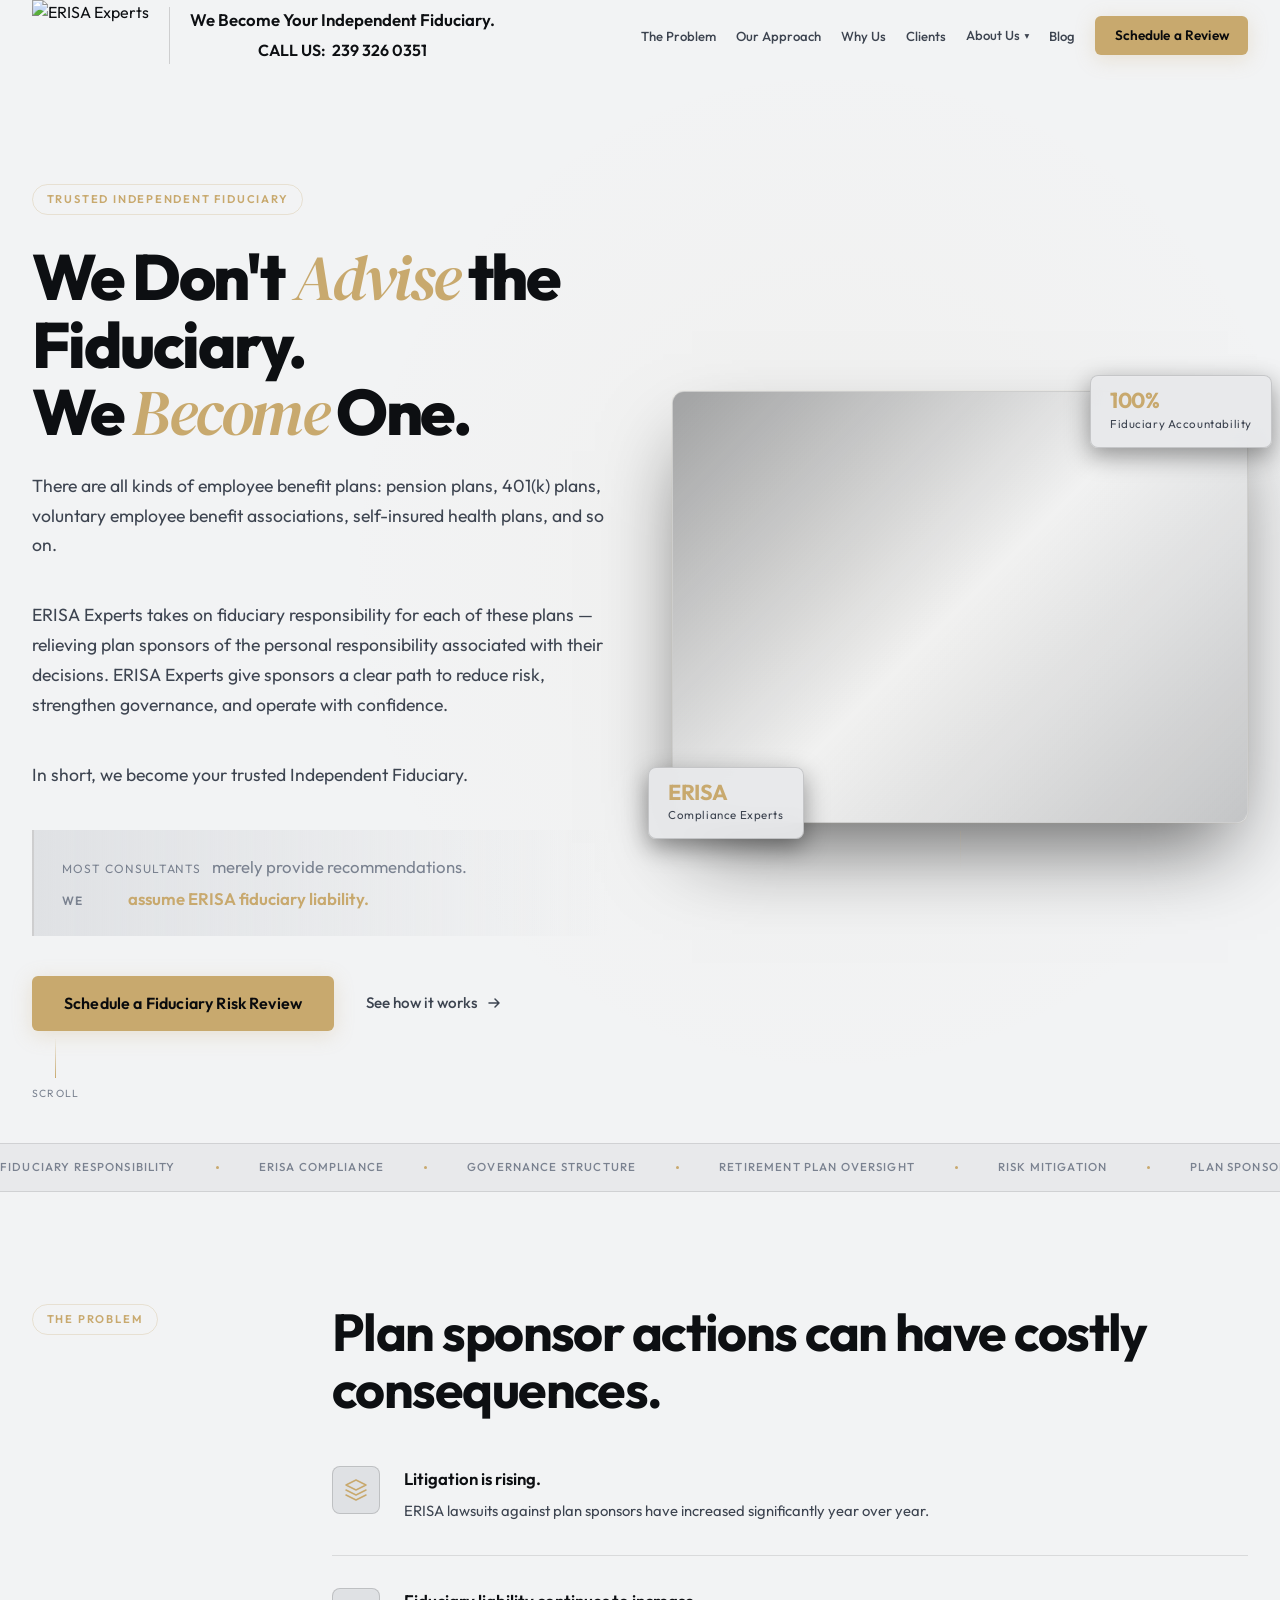
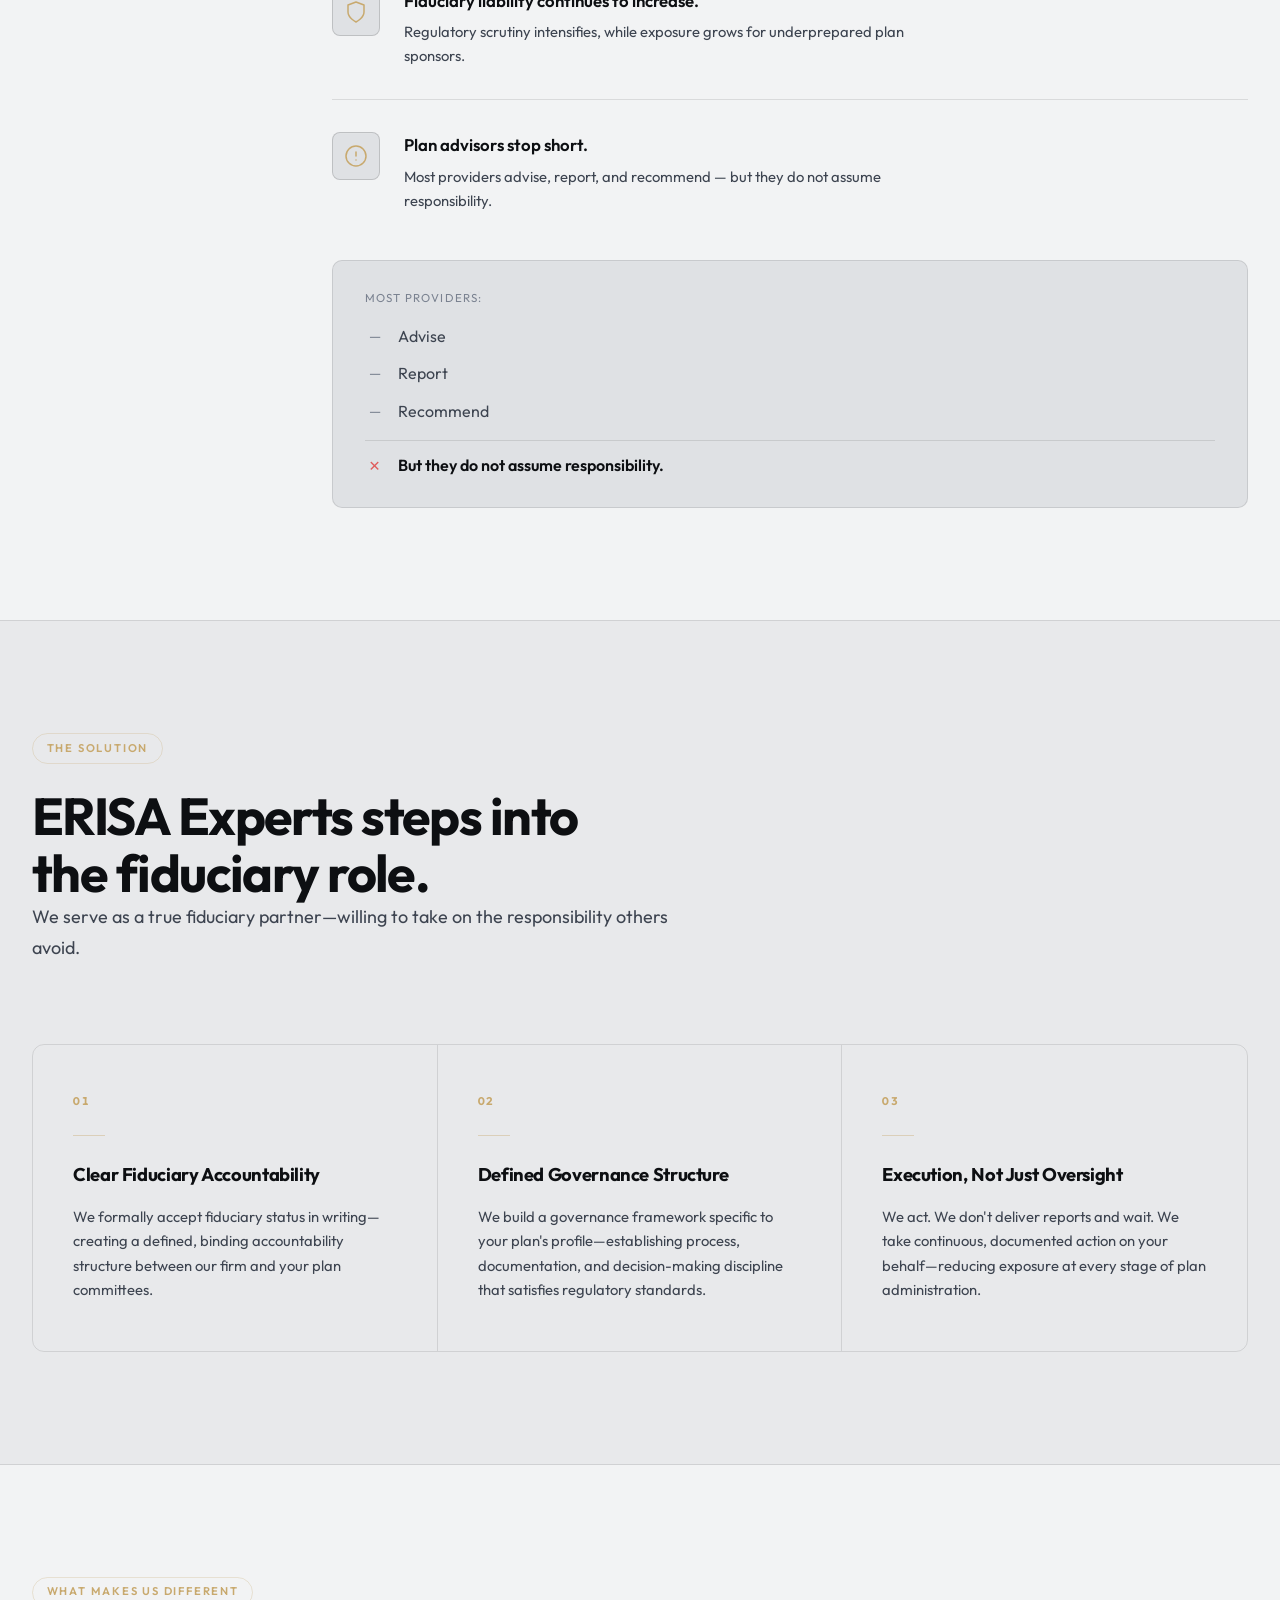
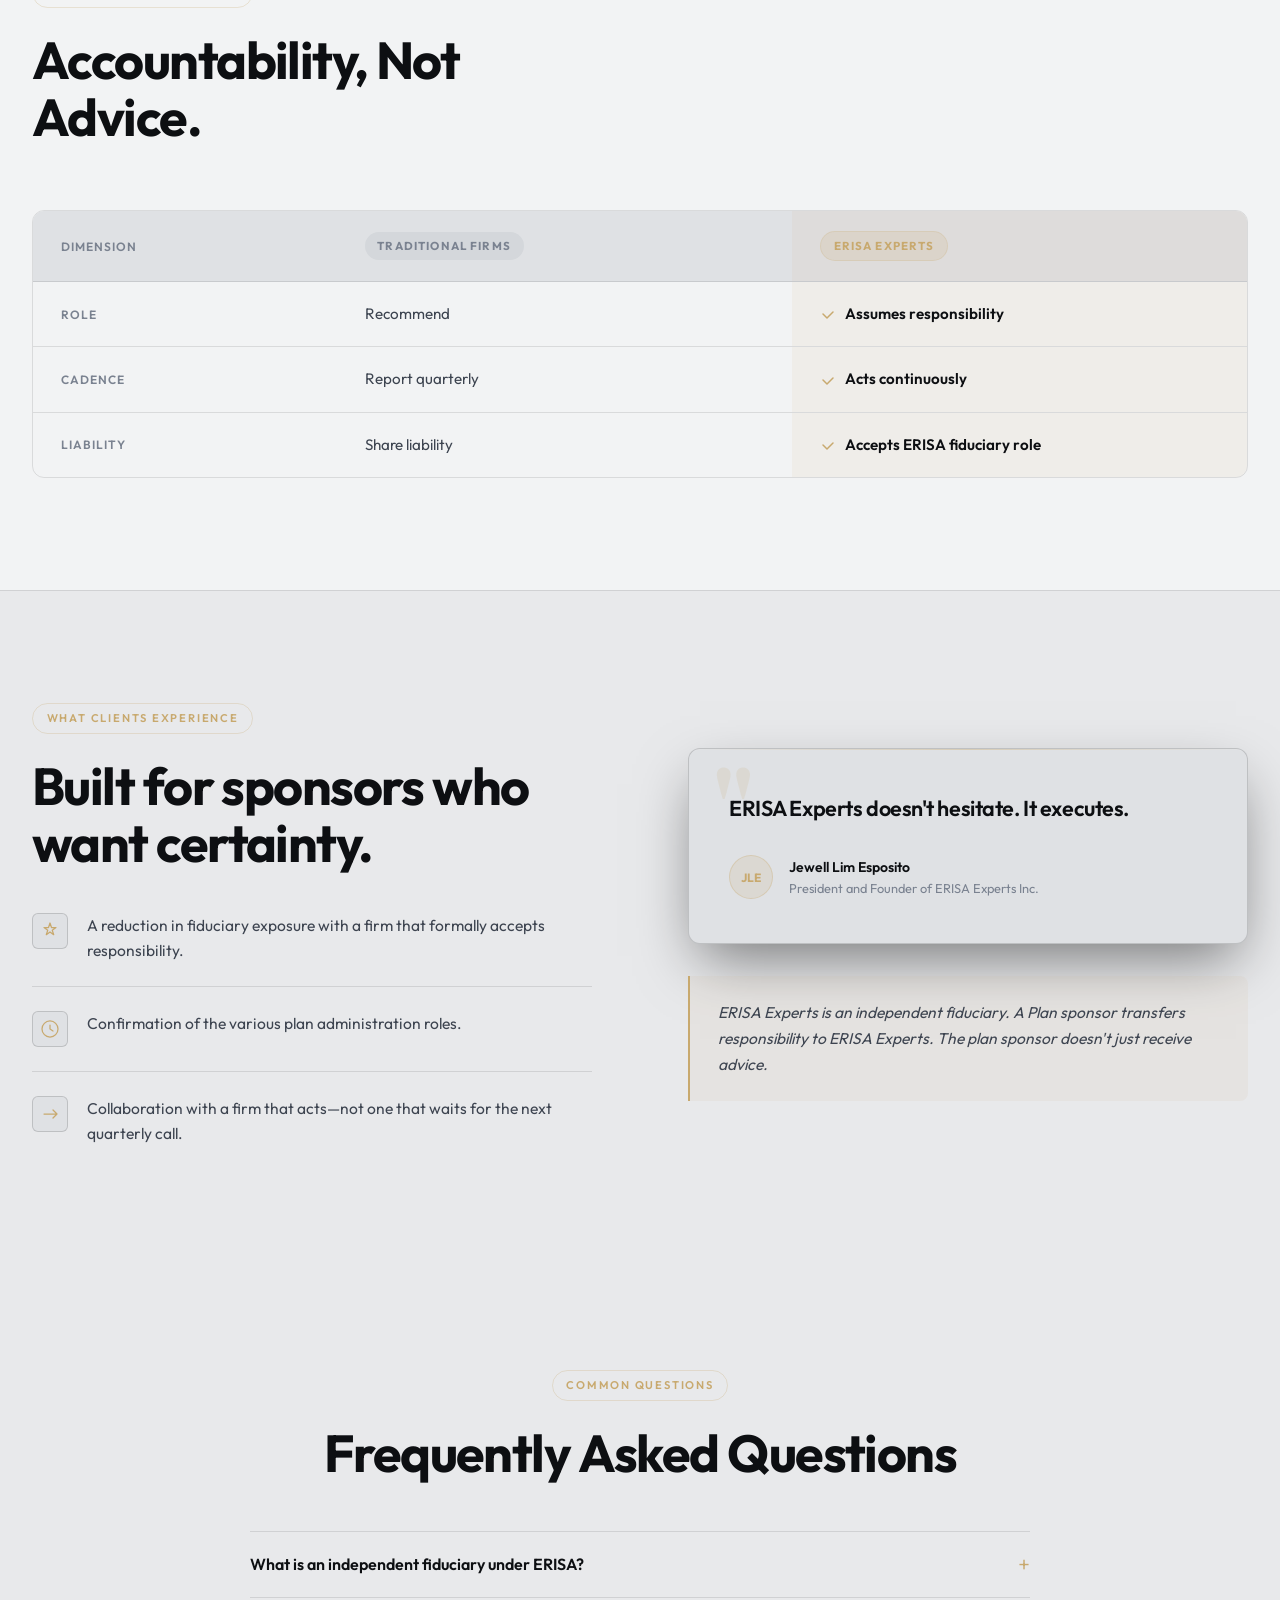
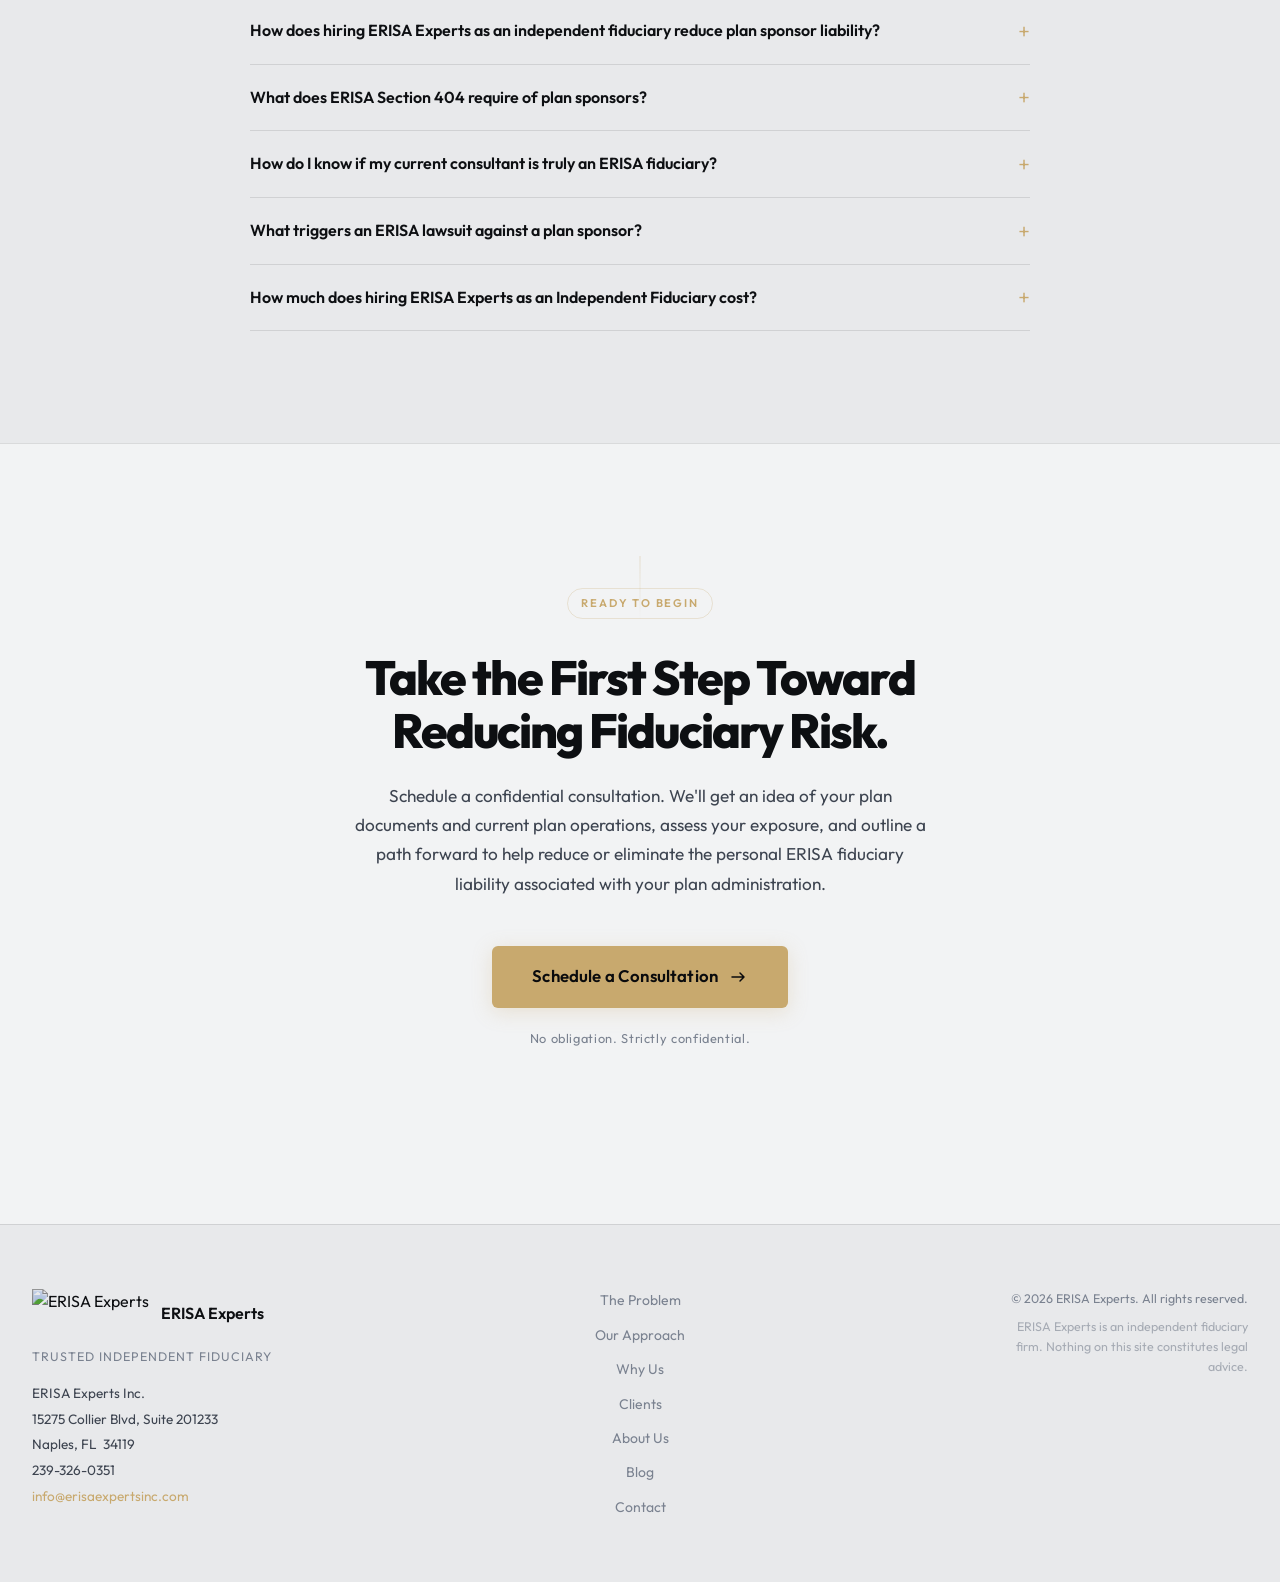
==== commit fc0f4e62: "Initial commit: ERISA Experts website files" ====
--- a/index.html
+++ b/index.html
@@ -132,8 +132,8 @@
         <img src="ee-logo.png" alt="ERISA Experts" class="nav-logo-img" />
       </a>
       <div class="nav-taglines">
-        <span class="nav-tagline-main">We Don't Advise the Fiduciary. We Become It.</span>
-        <span class="nav-tagline-phone">CALL US &nbsp;239 326 0351</span>
+        <span class="nav-tagline-main">We Become Your Independent Fiduciary.</span>
+        <span class="nav-tagline-phone">CALL US: &nbsp;239 326 0351</span>
       </div>
       <ul class="nav-links" role="list">
         <li><a href="#problem" class="nav-link" id="nav-problem">The Problem</a></li>
@@ -177,19 +177,25 @@
           <div class="hero-badge" aria-label="Firm descriptor">Trusted Independent Fiduciary</div>
           <h1 class="hero-headline" id="hero-headline">
             We Don't <em class="headline-accent">Advise</em> the Fiduciary.<br />
-            We <em class="headline-accent">Become</em> It.
+            We <em class="headline-accent">Become</em> One.
           </h1>
           <p class="hero-sub">
-            ERISA Experts assumes fiduciary responsibility for retirement plans—giving sponsors a clear path to reduce risk, strengthen governance, and operate with confidence.
+            There are all kinds of employee benefit plans: pension plans, 401(k) plans, voluntary employee benefit associations, self-insured health plans, and so on.
+          </p>
+          <p class="hero-sub">
+            ERISA Experts takes on fiduciary responsibility for each of these plans — relieving plan sponsors of the personal responsibility associated with their decisions. ERISA Experts give sponsors a clear path to reduce risk, strengthen governance, and operate with confidence.
+          </p>
+          <p class="hero-sub">
+            In short, we become your trusted Independent Fiduciary.
           </p>
           <div class="hero-value-prop">
             <div class="value-line">
-              <span class="value-label">Most firms</span>
-              <span class="value-text">provide recommendations.</span>
+              <span class="value-label">Most consultants</span>
+              <span class="value-text">merely provide recommendations.</span>
             </div>
             <div class="value-line value-line--accent">
               <span class="value-label">We</span>
-              <span class="value-text">take responsibility.</span>
+              <span class="value-text">assume ERISA fiduciary liability.</span>
             </div>
           </div>
           <div class="hero-actions">
@@ -274,7 +280,7 @@
           </div>
           <div class="section-body-col">
             <h2 class="section-heading" id="problem-heading">
-              Plan sponsors carry legal exposure for decisions they often can't fully control.
+              Plan sponsor actions can have costly consequences.
             </h2>
             <div class="problem-stats-row">
               <div class="problem-stat" id="stat-litigation">
@@ -296,7 +302,7 @@
                 </div>
                 <div class="pstat-text">
                   <strong>Fiduciary liability continues to increase.</strong>
-                  <p>Regulatory scrutiny intensifies while exposure grows for underprepared sponsors.</p>
+                  <p>Regulatory scrutiny intensifies, while exposure grows for underprepared plan sponsors.</p>
                 </div>
               </div>
               <div class="problem-stat" id="stat-gap">
@@ -307,7 +313,7 @@
                   </svg>
                 </div>
                 <div class="pstat-text">
-                  <strong>Advisory models stop short.</strong>
+                  <strong>Plan advisors stop short.</strong>
                   <p>Most providers advise, report, and recommend — but they do not assume responsibility.</p>
                 </div>
               </div>
@@ -357,7 +363,7 @@
             <div class="pillar-number" aria-hidden="true">01</div>
             <div class="pillar-line" aria-hidden="true"></div>
             <h3 class="pillar-title">Clear Fiduciary Accountability</h3>
-            <p class="pillar-body">We formally accept fiduciary status in writing—creating a defined, binding accountability structure between our firm and your plan.</p>
+            <p class="pillar-body">We formally accept fiduciary status in writing—creating a defined, binding accountability structure between our firm and your plan committees.</p>
           </div>
           <div class="pillar" id="pillar-governance">
             <div class="pillar-number" aria-hidden="true">02</div>
@@ -369,7 +375,7 @@
             <div class="pillar-number" aria-hidden="true">03</div>
             <div class="pillar-line" aria-hidden="true"></div>
             <h3 class="pillar-title">Execution, Not Just Oversight</h3>
-            <p class="pillar-body">We act. We don't deliver reports and wait. We take continuous, documented action on your behalf—reducing exposure at every stage of the plan management cycle.</p>
+            <p class="pillar-body">We act. We don't deliver reports and wait. We take continuous, documented action on your behalf—reducing exposure at every stage of plan administration.</p>
           </div>
         </div>
       </div>
@@ -400,7 +406,7 @@
               <div class="diff-cell diff-cell--traditional" role="cell">Recommend</div>
               <div class="diff-cell diff-cell--erisa" role="cell">
                 <svg class="check-icon" width="16" height="16" viewBox="0 0 16 16" fill="none" aria-hidden="true"><path d="M3 8l4 4 6-6" stroke="currentColor" stroke-width="1.5" stroke-linecap="round" stroke-linejoin="round"/></svg>
-                Assume responsibility
+                Assumes responsibility
               </div>
             </div>
             <div class="diff-row" role="row" id="diff-row-2">
@@ -408,7 +414,7 @@
               <div class="diff-cell diff-cell--traditional" role="cell">Report quarterly</div>
               <div class="diff-cell diff-cell--erisa" role="cell">
                 <svg class="check-icon" width="16" height="16" viewBox="0 0 16 16" fill="none" aria-hidden="true"><path d="M3 8l4 4 6-6" stroke="currentColor" stroke-width="1.5" stroke-linecap="round" stroke-linejoin="round"/></svg>
-                Act continuously
+                Acts continuously
               </div>
             </div>
             <div class="diff-row" role="row" id="diff-row-3">
@@ -416,7 +422,7 @@
               <div class="diff-cell diff-cell--traditional" role="cell">Share liability</div>
               <div class="diff-cell diff-cell--erisa" role="cell">
                 <svg class="check-icon" width="16" height="16" viewBox="0 0 16 16" fill="none" aria-hidden="true"><path d="M3 8l4 4 6-6" stroke="currentColor" stroke-width="1.5" stroke-linecap="round" stroke-linejoin="round"/></svg>
-                Accept fiduciary role
+                Accepts ERISA fiduciary role
               </div>
             </div>
           </div>
@@ -442,7 +448,7 @@
                     <path d="M10 2l1.5 4.5H16l-3.75 2.75 1.45 4.45L10 11l-3.7 2.7 1.45-4.45L4 6.5h4.5L10 2z" stroke="currentColor" stroke-width="1.25" stroke-linejoin="round"/>
                   </svg>
                 </div>
-                <span>Reduce fiduciary exposure with a firm that formally accepts responsibility.</span>
+                <span>A reduction in fiduciary exposure with a firm that formally accepts responsibility.</span>
               </li>
               <li class="clients-reason" id="reason-clarity">
                 <div class="reason-icon" aria-hidden="true">
@@ -451,7 +457,7 @@
                     <path d="M10 6v4l3 2" stroke="currentColor" stroke-width="1.25" stroke-linecap="round"/>
                   </svg>
                 </div>
-                <span>Gain clarity around who is truly responsible—and holds that role in writing.</span>
+                <span>Confirmation of the various plan administration roles.</span>
               </li>
               <li class="clients-reason" id="reason-action">
                 <div class="reason-icon" aria-hidden="true">
@@ -459,25 +465,25 @@
                     <path d="M4 10h12M13 6l4 4-4 4" stroke="currentColor" stroke-width="1.25" stroke-linecap="round" stroke-linejoin="round"/>
                   </svg>
                 </div>
-                <span>Work with a firm that acts—not one that waits for the next quarterly call.</span>
+                <span>Collaboration with a firm that acts—not one that waits for the next quarterly call.</span>
               </li>
             </ul>
           </div>
           <div class="clients-right">
             <blockquote class="testimonial-card" id="testimonial-block">
               <div class="testimonial-quote-mark" aria-hidden="true">"</div>
-              <p class="testimonial-text">They don't hesitate. They execute.</p>
+              <p class="testimonial-text">ERISA Experts doesn't hesitate. It executes.</p>
               <footer class="testimonial-source">
-                <div class="testimonial-avatar" aria-hidden="true">VP</div>
+                <div class="testimonial-avatar" aria-hidden="true">JLE</div>
                 <div>
-                  <strong>VP of Human Resources</strong>
-                  <span>Mid-size Manufacturing Corporation</span>
+                  <strong>Jewell Lim Esposito</strong>
+                  <span>President and Founder of ERISA Experts Inc.</span>
                 </div>
               </footer>
             </blockquote>
             <div class="clients-position-stmt">
               <p>
-                ERISA Experts is a fiduciary-first firm built for plan sponsors who want to transfer responsibility—not just receive advice.
+                ERISA Experts is an independent fiduciary. A Plan sponsor transfers responsibility to ERISA Experts. The plan sponsor doesn't just receive advice.
               </p>
             </div>
           </div>
@@ -500,34 +506,29 @@
             <summary class="faq-question">What is an independent fiduciary under ERISA?</summary>
             <div class="faq-answer">
               <p>An independent fiduciary is a firm or individual that formally accepts fiduciary status in writing under ERISA §3(21) or §3(38), assuming legal responsibility for retirement plan decisions — not merely providing advice. Unlike a typical advisor, an independent fiduciary is legally accountable for the decisions made on your plan.</p>
+              <p>An independent fiduciary is one who is impartial and separate from the plan sponsor and its administrators. In the case of ERISA Experts, we are not an ERISA Section 3(21) or Section 3(38) fiduciary, but we do accept legal responsibility for the administration and management of an employee benefit plan. ERISA Experts acts in the sole interest of the plan and its participants.</p>
             </div>
           </details>
 
           <details class="faq-item">
-            <summary class="faq-question">How does hiring an independent fiduciary reduce plan sponsor liability?</summary>
+            <summary class="faq-question">How does hiring ERISA Experts as an independent fiduciary reduce plan sponsor liability?</summary>
             <div class="faq-answer">
-              <p>When ERISA Experts serves as named fiduciary, the plan sponsor formally transfers the legal duty of prudence for covered decisions. This creates a documented accountability structure that satisfies DOL scrutiny and reduces personal liability exposure for HR leaders, CFOs, and board members.</p>
+              <p>When the plan sponsor hires ERISA Experts as an Independent Fiduciary, the plan sponsor delegates difficult decision-making powers to ERISA Experts. Doing so reduces personal liability exposure for company executives, HR leaders, and employee benefit committees. Note that hiring an independent fiduciary is itself an ERISA fiduciary action that remains with such executives, et al.</p>
             </div>
           </details>
 
           <details class="faq-item">
             <summary class="faq-question">What does ERISA Section 404 require of plan sponsors?</summary>
             <div class="faq-answer">
-              <p>ERISA Section 404 requires plan fiduciaries to act prudently and solely in the interest of plan participants and beneficiaries. This includes selecting and monitoring investments, ensuring reasonable fees, and following the plan document. Failure to meet these standards can result in personal liability for plan losses.</p>
+              <p>ERISA Section 404 requires plan fiduciaries to act prudently and solely in the interest of plan participants and beneficiaries. This includes selecting and monitoring investments, ensuring reasonable fees, and following the plan document. Failure to meet these standards can result in personal liability for plan losses. Company officials can transfer almost all these responsibilities to an Independent Fiduciary.</p>
             </div>
           </details>
 
+
           <details class="faq-item">
-            <summary class="faq-question">What is the difference between a 3(21) and 3(38) fiduciary?</summary>
+            <summary class="faq-question">How do I know if my current consultant is truly an ERISA fiduciary?</summary>
             <div class="faq-answer">
-              <p>A 3(21) fiduciary provides investment advice and shares fiduciary responsibility with the plan sponsor. A 3(38) fiduciary has full discretionary authority to manage plan investments and assumes sole fiduciary liability for those decisions, removing the plan sponsor from investment decision-making liability.</p>
-            </div>
-          </details>
-
-          <details class="faq-item">
-            <summary class="faq-question">How do I know if my current advisor is truly a fiduciary?</summary>
-            <div class="faq-answer">
-              <p>Ask your advisor to provide written confirmation of their fiduciary status under ERISA and whether they formally accept liability for the advice they give. Many advisors use the word "fiduciary" in their marketing without formally accepting that legal status. A true fiduciary confirms this in writing as part of their engagement agreement.</p>
+              <p>Ask your consultant to provide written confirmation of its ERISA fiduciary status and whether the consultant formally accepts liability for advice given. Many consultants use the word "fiduciary" in marketing materials without formally accepting ERISA fiduciary status. A true fiduciary confirms that legal status as part of its engagement.</p>
             </div>
           </details>
 
@@ -535,6 +536,15 @@
             <summary class="faq-question">What triggers an ERISA lawsuit against a plan sponsor?</summary>
             <div class="faq-answer">
               <p>Common triggers include excessive plan fees, imprudent investment selection, failure to monitor plan investments, lack of documentation of fiduciary decisions, and conflicts of interest. ERISA class action lawsuits have increased significantly in recent years, targeting both large and mid-size plan sponsors.</p>
+            </div>
+          </details>
+
+          <details class="faq-item">
+            <summary class="faq-question">How much does hiring ERISA Experts as an Independent Fiduciary cost?</summary>
+            <div class="faq-answer">
+              <p>The scope of the engagement, the complexity of the plan, the level of liability assumed, and whether the work is ongoing or tied to a specific transaction all determine the cost. In most cases, ERISA Experts charges a flat fee or project fee rather than a one-size-fits-all price.</p>
+              <p>&nbsp;</p>
+              <p>For limited scope assignments, fees may start in the several-thousand-dollar range. For broader ongoing engagements involving meaningful fiduciary oversight, governance support, conflict management, or assumption of named fiduciary responsibility, ERISA Experts typically charges higher fees and provides custom quotes. Evaluate the fee not by looking for the cheapest option, but by assessing whether the compensation is reasonable in light of the risk ERISA Experts assumes, the expertise involved, and the protection ERISA Experts provides to the plan sponsor.</p>
             </div>
           </details>
 
@@ -555,7 +565,7 @@
             Reducing Fiduciary Risk.
           </h2>
           <p class="cta-sub">
-            Schedule a confidential consultation. We'll assess your current exposure and outline a clear path forward.
+            Schedule a confidential consultation. We'll get an idea of your plan documents and current plan operations, assess your exposure, and outline a path forward to help reduce or eliminate the personal ERISA fiduciary liability associated with your plan administration.
           </p>
           <a href="mailto:info@erisaexperts.com?subject=Fiduciary%20Consultation%20Request" class="btn-primary btn-xl" id="cta-main-btn">
             Schedule a Consultation
--- a/style.css
+++ b/style.css
@@ -1018,7 +1018,7 @@
   text-align: center;
 }
 .nav-tagline-main {
-  font-size: 0.8rem;
+  font-size: 1.05rem;
   font-weight: 600;
   color: var(--c-text);
   white-space: nowrap;
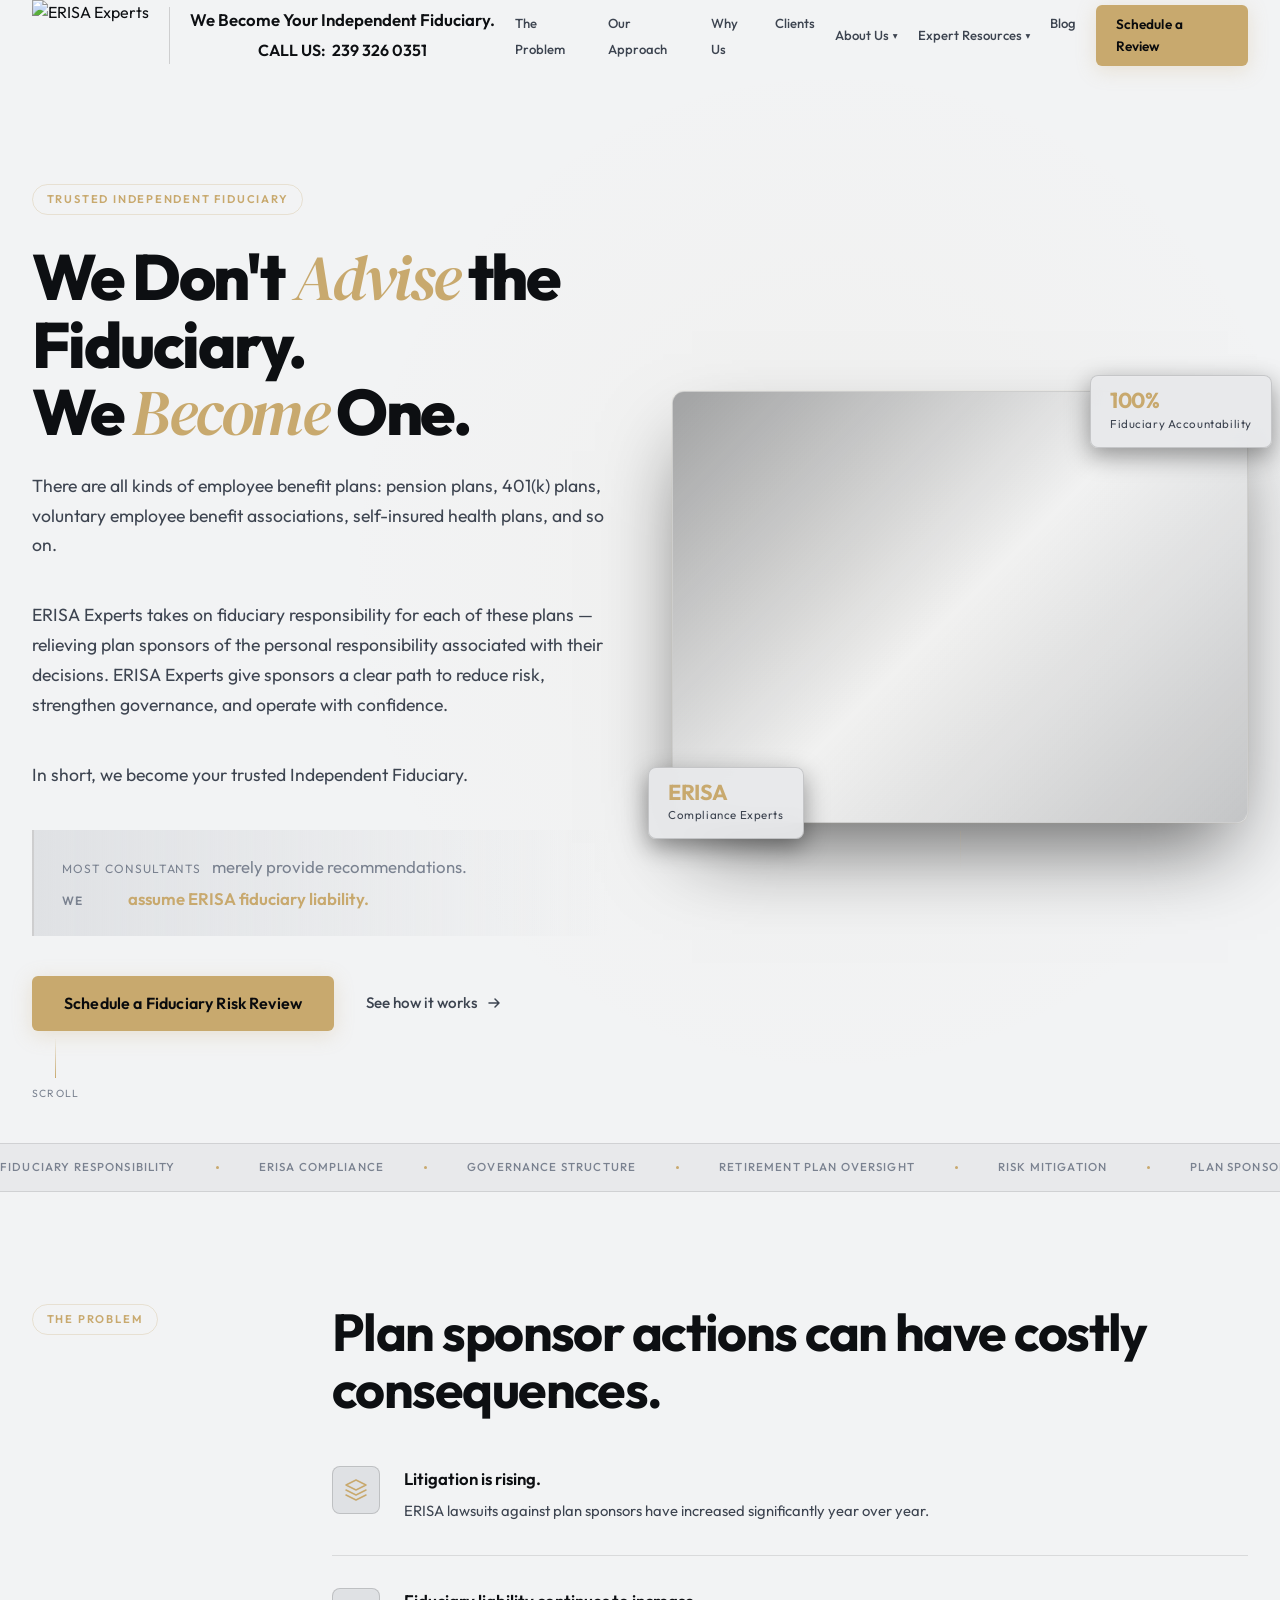
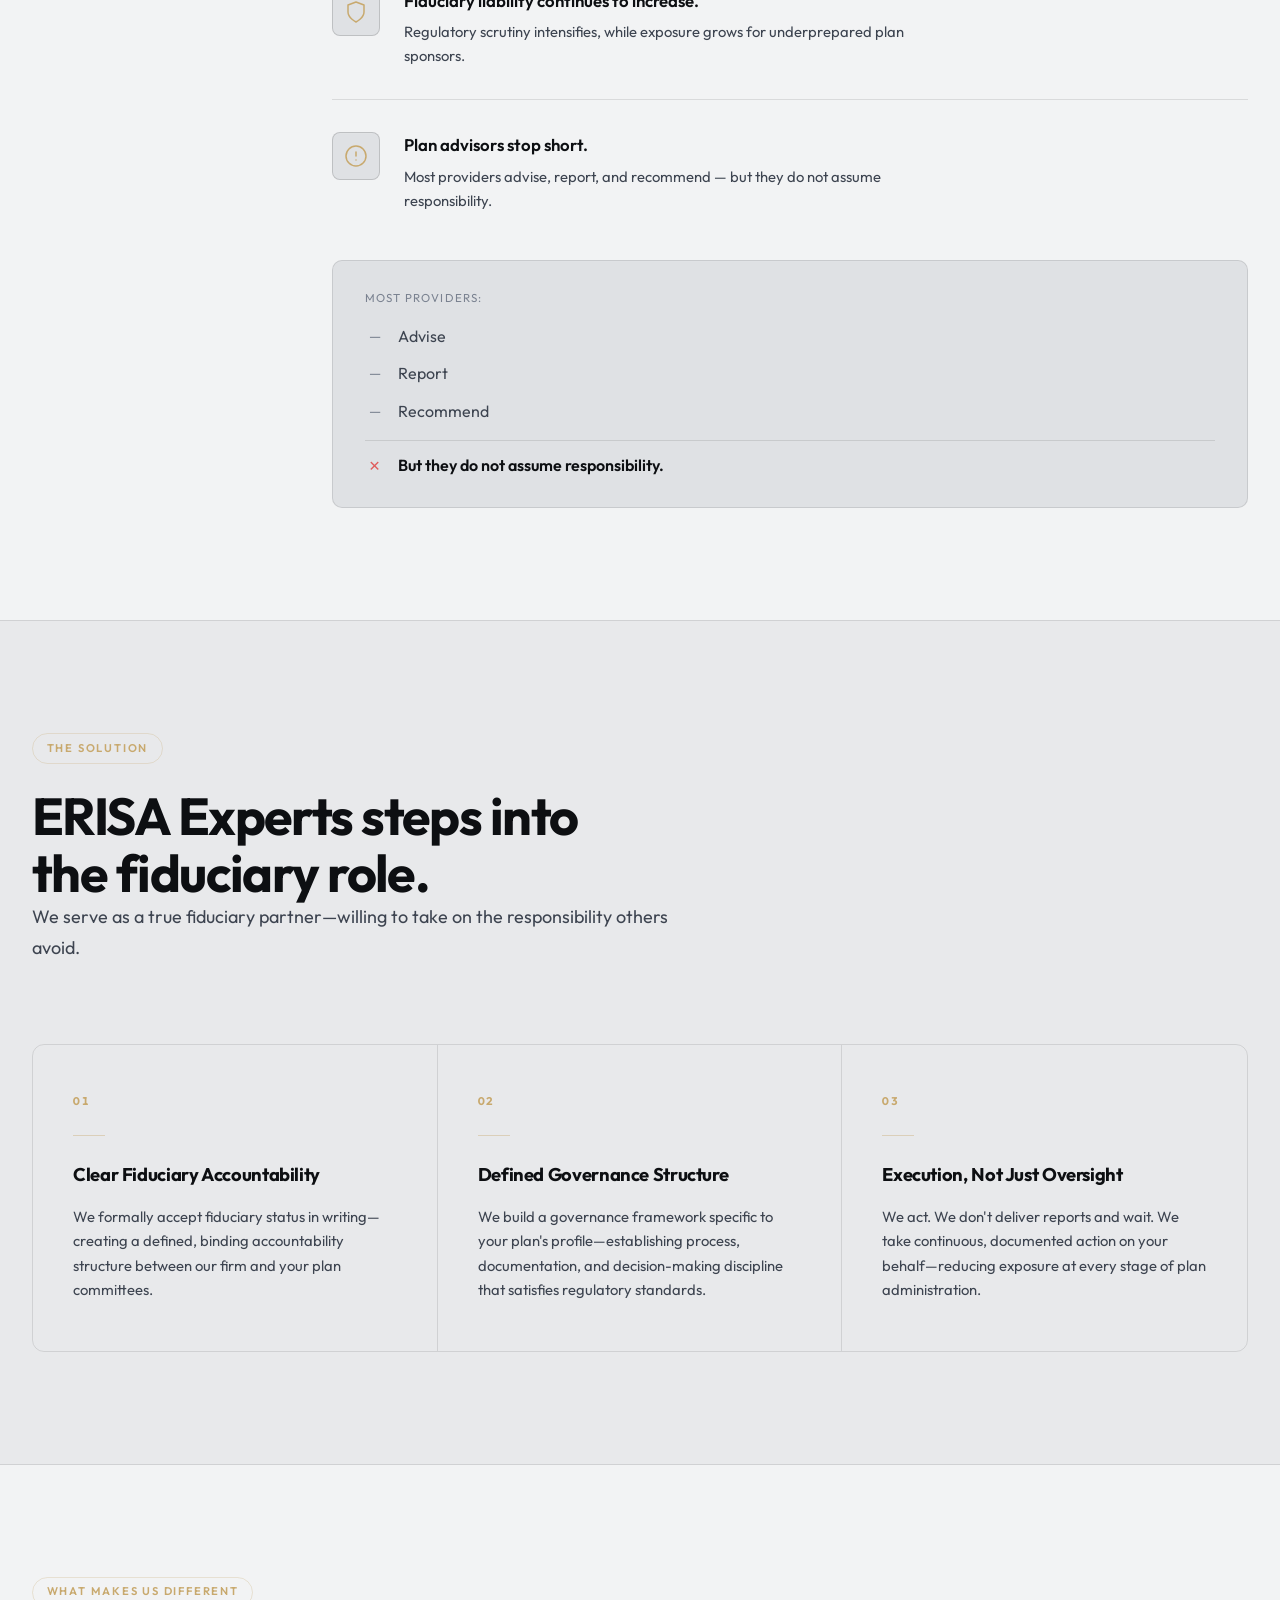
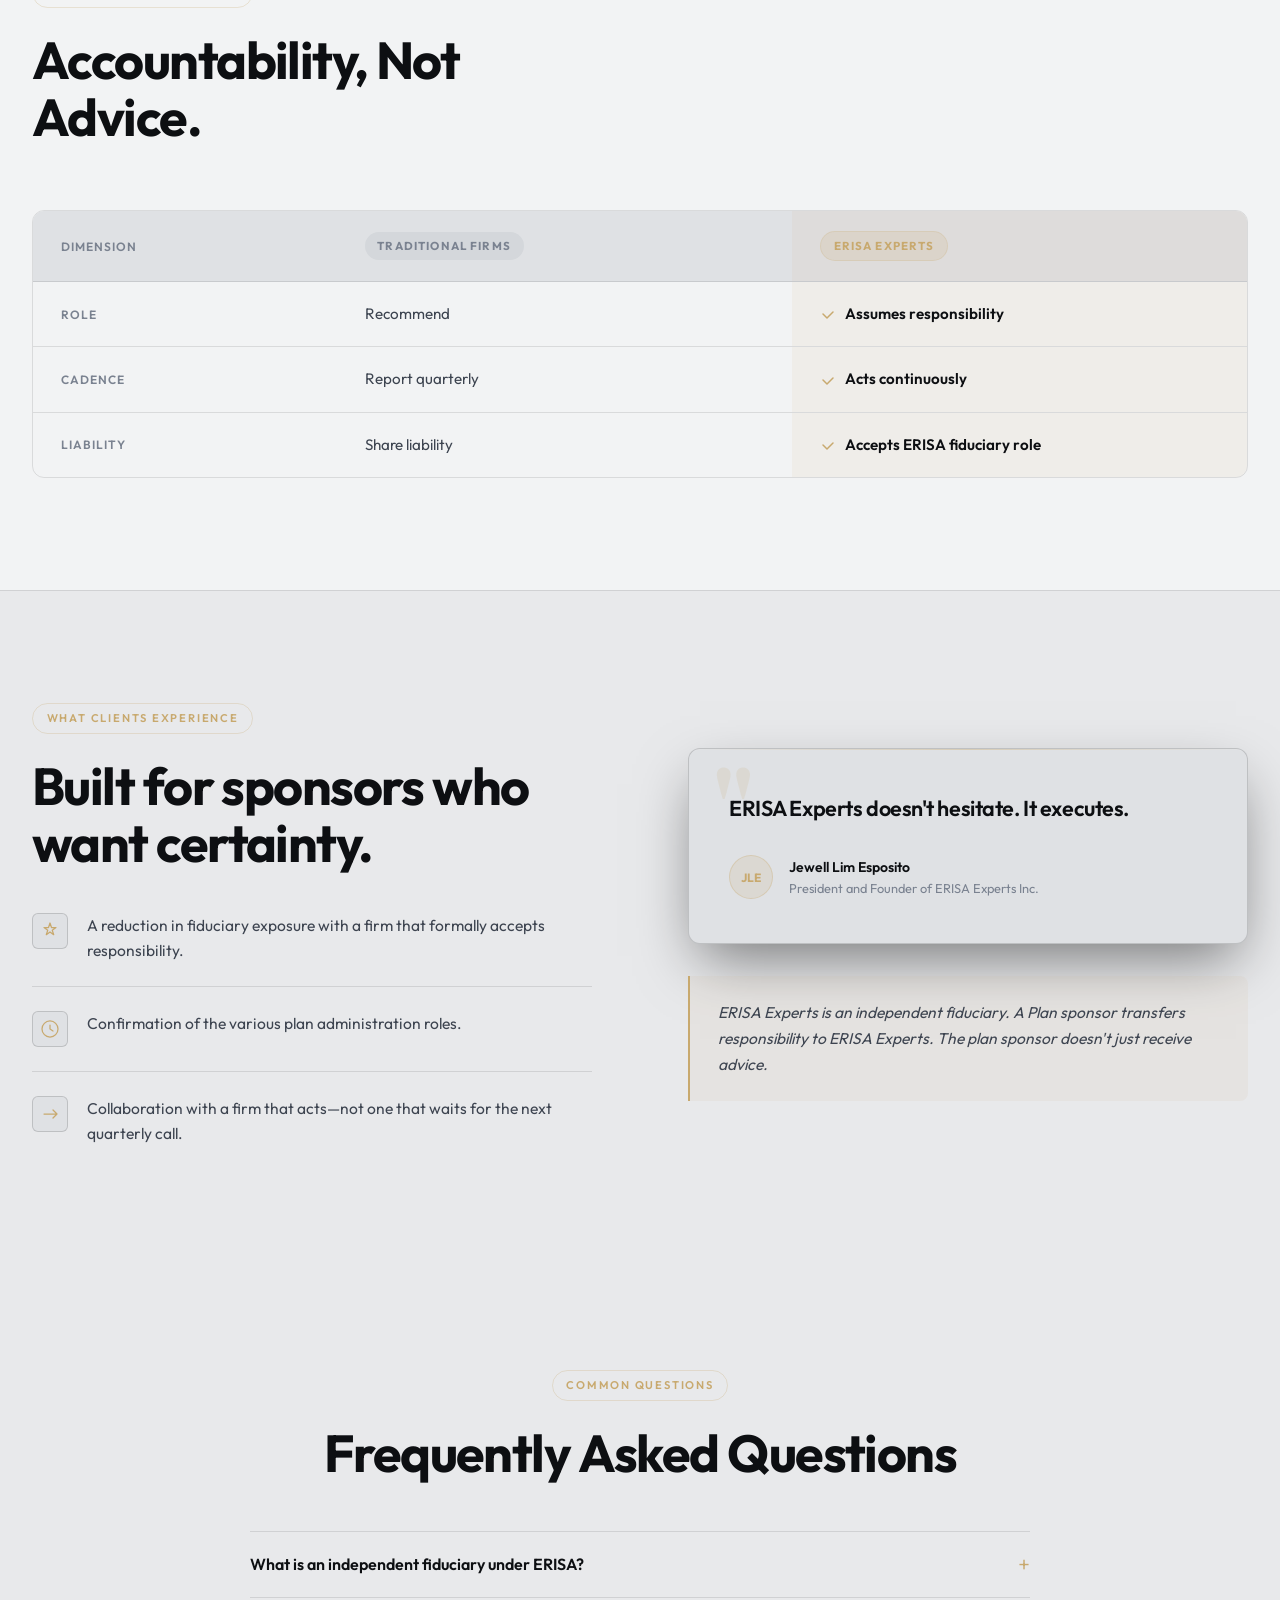
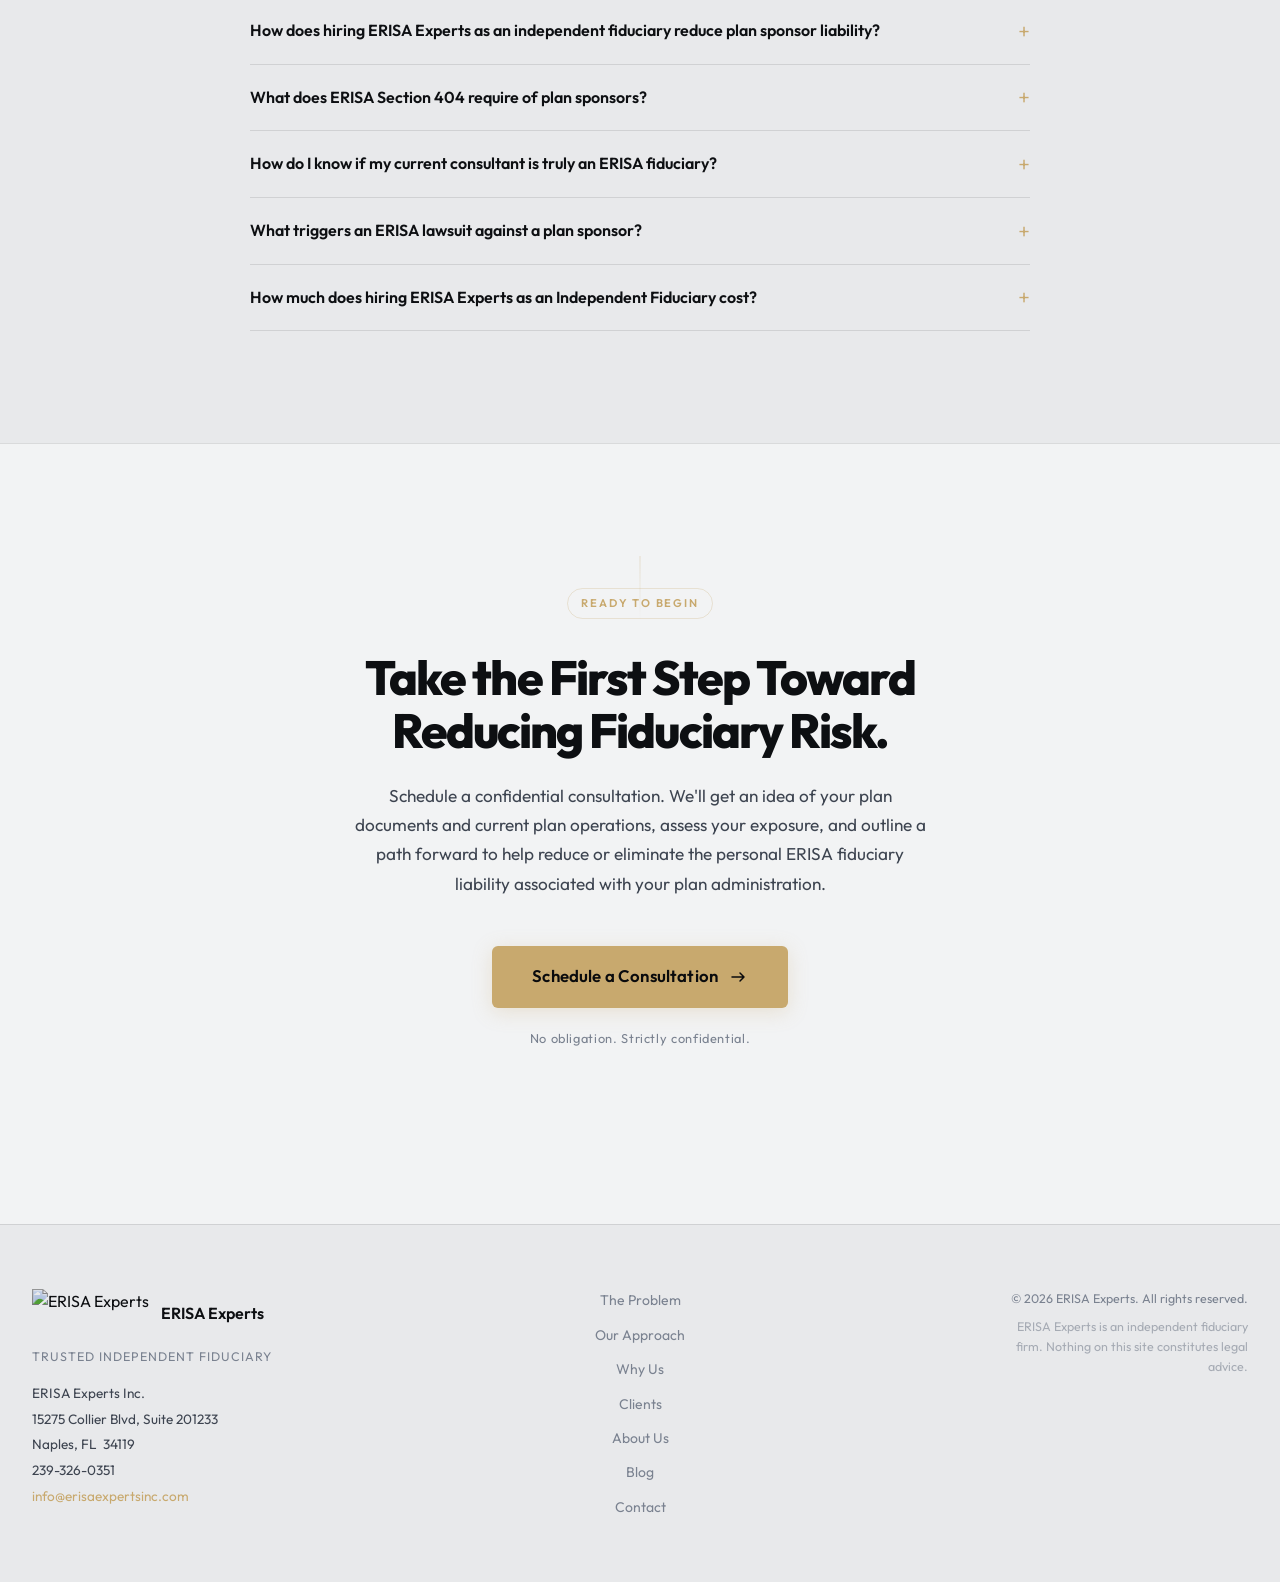
==== commit 83549d17: "Add hub pages, team photos, logo, and nav updates - Add Independent Fiduciary, Cybersecurity, and Li" ====
--- a/index.html
+++ b/index.html
@@ -145,12 +145,20 @@
           <ul class="nav-dropdown" role="list">
             <li><a href="about.html#jewell-esposito" class="nav-dropdown-link">Jewell Lim Esposito</a></li>
             <li><a href="about.html#sarah-ivy" class="nav-dropdown-link">Sarah Ivy</a></li>
-            <li><a href="about.html#michael-khalil" class="nav-dropdown-link">Michael Khalil</a></li>
+            <li><a href="about.html#luke-esposito" class="nav-dropdown-link">Luke Esposito</a></li>
+          </ul>
+        </li>
+        <li class="nav-item--dropdown">
+          <a href="#" class="nav-link nav-link--dropdown" id="nav-resources">Expert Resources <span class="nav-caret" aria-hidden="true">&#9662;</span></a>
+          <ul class="nav-dropdown" role="list">
+            <li><a href="independent-fiduciary.html" class="nav-dropdown-link">Independent Fiduciary</a></li>
+            <li><a href="cybersecurity.html" class="nav-dropdown-link">Cybersecurity</a></li>
+            <li><a href="litigation.html" class="nav-dropdown-link">Litigation</a></li>
           </ul>
         </li>
         <li><a href="blog.html" class="nav-link" id="nav-blog">Blog</a></li>
       </ul>
-      <a href="#cta" class="btn-primary btn-sm" id="nav-cta" aria-label="Schedule a fiduciary risk review">Schedule a Review</a>
+      <a href="mailto:bqueen@erisaexpertsinc.com?subject=Fiduciary%20Consultation%20Request" class="btn-primary btn-sm" id="nav-cta" aria-label="Schedule a fiduciary risk review">Schedule a Review</a>
       <button class="nav-mobile-toggle" id="mobile-menu-toggle" aria-label="Toggle mobile menu" aria-expanded="false">
         <span></span><span></span><span></span>
       </button>
@@ -162,7 +170,7 @@
       <a href="#clients" class="mobile-link">Clients</a>
       <a href="about.html" class="mobile-link">About Us</a>
       <a href="blog.html" class="mobile-link">Blog</a>
-      <a href="#cta" class="btn-primary mobile-cta">Schedule a Review</a>
+      <a href="mailto:bqueen@erisaexpertsinc.com?subject=Fiduciary%20Consultation%20Request" class="btn-primary mobile-cta">Schedule a Review</a>
     </div>
   </header>
 
@@ -567,7 +575,7 @@
           <p class="cta-sub">
             Schedule a confidential consultation. We'll get an idea of your plan documents and current plan operations, assess your exposure, and outline a path forward to help reduce or eliminate the personal ERISA fiduciary liability associated with your plan administration.
           </p>
-          <a href="mailto:info@erisaexperts.com?subject=Fiduciary%20Consultation%20Request" class="btn-primary btn-xl" id="cta-main-btn">
+          <a href="mailto:bqueen@erisaexpertsinc.com?subject=Fiduciary%20Consultation%20Request" class="btn-primary btn-xl" id="cta-main-btn">
             Schedule a Consultation
             <svg width="20" height="20" viewBox="0 0 20 20" fill="none" aria-hidden="true">
               <path d="M4 10h12M12 6l4 4-4 4" stroke="currentColor" stroke-width="1.5" stroke-linecap="round" stroke-linejoin="round"/>
--- a/style.css
+++ b/style.css
@@ -937,6 +937,9 @@
   object-fit: cover;
   object-position: center top;
   display: block;
+}
+.founder-photo-wrap--square {
+  border-radius: 8px;
 }
 .founder-name {
   font-family: var(--font-serif);
@@ -1297,3 +1300,137 @@
   .diff-cell--label { display: none; }
   .solution-pillars { border-radius: 0; border-left: none; border-right: none; }
 }
+
+/* ── HUB PAGE — Independent Fiduciary ───────────────── */
+.hub-risk-list {
+  margin-top: 1.25rem;
+  display: flex;
+  flex-direction: column;
+  gap: 0.65rem;
+  padding-left: 0;
+  list-style: none;
+}
+.hub-risk-list li {
+  display: flex;
+  align-items: baseline;
+  gap: 0.85rem;
+  font-size: 1.0625rem;
+  color: var(--c-text-mid);
+  line-height: 1.6;
+}
+.hub-risk-list li::before {
+  content: '';
+  display: inline-block;
+  width: 6px;
+  height: 6px;
+  border-radius: 50%;
+  background: var(--c-gold);
+  flex-shrink: 0;
+  margin-top: 0.45em;
+}
+
+/* Articles grid */
+.section--articles { background: var(--c-bg-soft); }
+.articles-grid {
+  display: grid;
+  grid-template-columns: repeat(3, 1fr);
+  gap: 1.25rem;
+  margin-top: 2.5rem;
+}
+.article-card {
+  display: block;
+  background: var(--c-bg);
+  border: 1px solid var(--c-border);
+  border-radius: 10px;
+  padding: 1.75rem;
+  transition:
+    transform var(--dur-fast) var(--ease-spring),
+    box-shadow var(--dur-mid) var(--ease-out-expo),
+    border-color var(--dur-fast);
+  color: inherit;
+}
+.article-card:hover {
+  transform: translateY(-3px);
+  box-shadow: 0 12px 36px rgba(0,0,0,0.09);
+  border-color: var(--c-gold);
+}
+.article-card-inner {
+  display: flex;
+  flex-direction: column;
+  gap: 0.75rem;
+  height: 100%;
+}
+.article-tag {
+  font-size: 0.68rem;
+  font-weight: 600;
+  letter-spacing: 0.14em;
+  text-transform: uppercase;
+  color: var(--c-gold);
+}
+.article-title {
+  font-size: 1rem;
+  font-weight: 600;
+  color: var(--c-text);
+  line-height: 1.45;
+  flex: 1;
+}
+.article-arrow {
+  font-size: 1.1rem;
+  color: var(--c-gold);
+  margin-top: auto;
+  transition: transform var(--dur-fast) var(--ease-spring);
+}
+.article-card:hover .article-arrow { transform: translateX(4px); }
+
+/* Resources grid */
+.resources-grid {
+  display: grid;
+  grid-template-columns: repeat(2, 1fr);
+  gap: 1rem;
+  margin-top: 1.75rem;
+}
+.resource-card {
+  display: flex;
+  align-items: flex-start;
+  gap: 1rem;
+  background: var(--c-bg);
+  border: 1px solid var(--c-border);
+  border-radius: 10px;
+  padding: 1.5rem;
+  color: inherit;
+  transition:
+    transform var(--dur-fast) var(--ease-spring),
+    box-shadow var(--dur-mid) var(--ease-out-expo),
+    border-color var(--dur-fast);
+}
+.resource-card:hover {
+  transform: translateY(-2px);
+  box-shadow: 0 8px 28px rgba(0,0,0,0.08);
+  border-color: var(--c-gold);
+}
+.resource-icon {
+  color: var(--c-gold);
+  flex-shrink: 0;
+  margin-top: 0.1rem;
+}
+.resource-title {
+  font-size: 0.975rem;
+  font-weight: 600;
+  color: var(--c-text);
+  line-height: 1.4;
+  margin-bottom: 0.4rem;
+}
+.resource-link {
+  font-size: 0.82rem;
+  font-weight: 600;
+  color: var(--c-gold);
+  letter-spacing: 0.02em;
+}
+
+@media (max-width: 1024px) {
+  .articles-grid { grid-template-columns: repeat(2, 1fr); }
+}
+@media (max-width: 640px) {
+  .articles-grid { grid-template-columns: 1fr; }
+  .resources-grid { grid-template-columns: 1fr; }
+}
